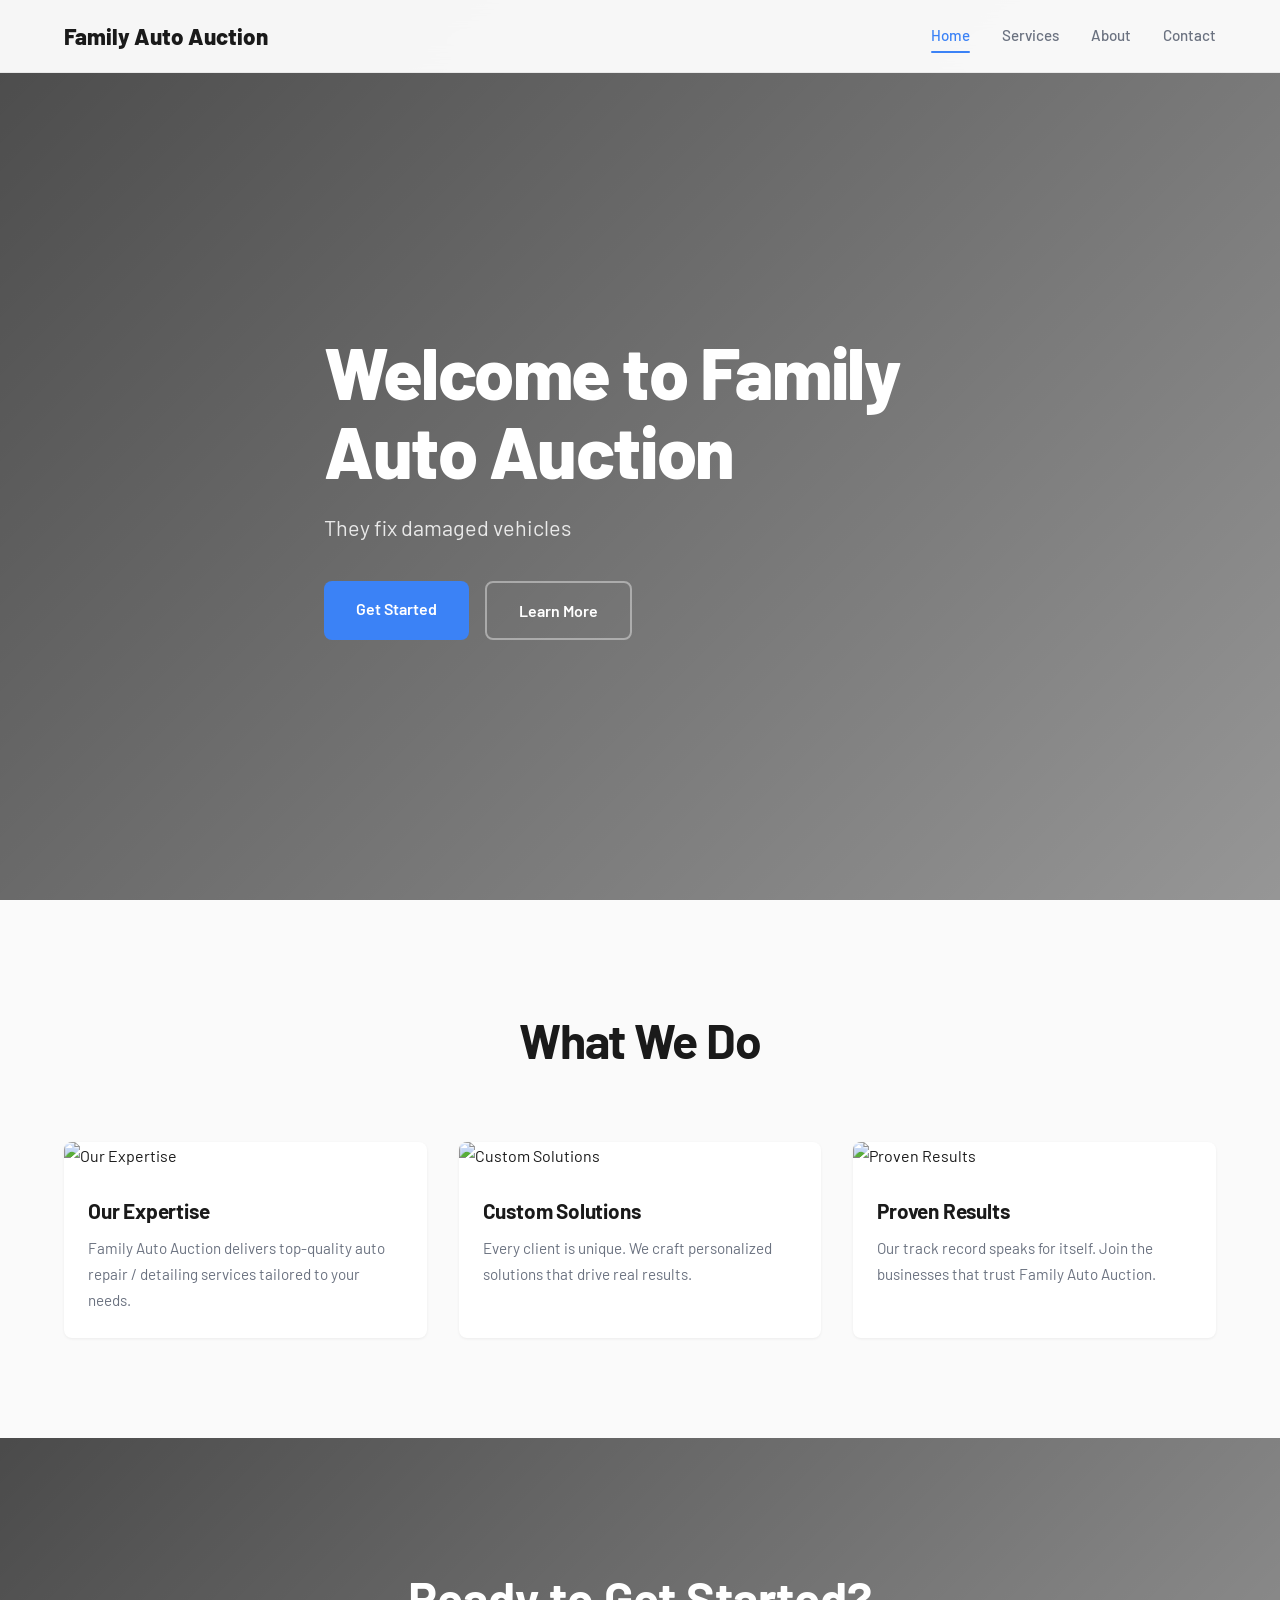
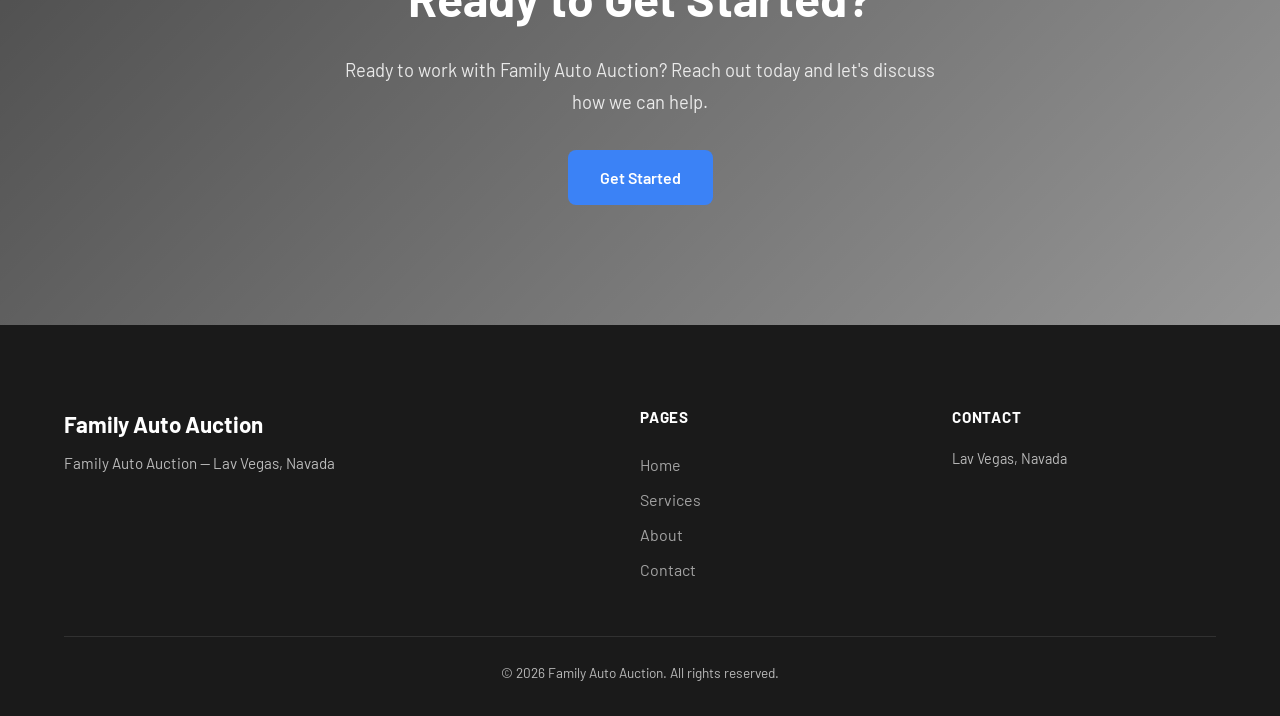
==== index.html @ 55a5dd32 "Initial site build" ====
<!DOCTYPE html>
<html lang="en">
<head>
  <meta charset="UTF-8">
  <meta name="viewport" content="width=device-width, initial-scale=1.0">
  <title>Home | Family Auto Auction</title>
  <meta name="description" content="They fix damaged vehicles">
  <meta property="og:title" content="Home | Family Auto Auction">
  <meta property="og:description" content="They fix damaged vehicles">
  <meta property="og:image" content="https://images.pexels.com/photos/8986138/pexels-photo-8986138.jpeg?auto=compress&amp;cs=tinysrgb&amp;dpr=2&amp;h=650&amp;w=940">
  <meta property="og:type" content="website">
  <meta name="twitter:card" content="summary_large_image">
  <link rel="preconnect" href="https://fonts.googleapis.com">
  <link rel="preconnect" href="https://fonts.gstatic.com" crossorigin>
  <link href="https://fonts.googleapis.com/css2?family=Barlow:wght@400;600;700;800&family=Barlow:wght@300;400;500;600&display=swap" rel="stylesheet">
  <link rel="stylesheet" href="css/styles.css">
  <script type="application/ld+json">
  {
    "@context": "https://schema.org",
    "@type": "LocalBusiness",
    "name": "Family Auto Auction",
    "description": "They fix damaged vehicles",
    "address": { "@type": "PostalAddress", "addressLocality": "Lav Vegas, Navada" }
  }
  </script>
</head>
<body>

  <nav class="navbar" id="navbar">
    <div class="container nav-container">
      <a href="index.html" class="logo">Family Auto Auction</a>
      <button class="hamburger" id="hamburger" aria-label="Toggle menu">
        <span></span><span></span><span></span>
      </button>
      <div class="nav-links" id="nav-links">
        <a href="index.html" class="active">Home</a>
          <a href="services.html" class="">Services</a>
          <a href="about.html" class="">About</a>
          <a href="contact.html" class="">Contact</a>
      </div>
    </div>
  </nav>

  <section class="hero" style="background-image: url('https://images.pexels.com/photos/8986138/pexels-photo-8986138.jpeg?auto=compress&amp;cs=tinysrgb&amp;dpr=2&amp;h=650&amp;w=940')">
    <div class="hero-overlay"></div>
    <div class="container hero-content">
      <h1 class="hero-title fade-in">Welcome to Family Auto Auction</h1>
      <p class="hero-subtitle fade-in">They fix damaged vehicles</p>
      <div class="hero-ctas fade-in">
        <a href="contact.html" class="btn btn-primary">Get Started</a>
        <a href="services.html" class="btn btn-secondary">Learn More</a>
      </div>
    </div>
  </section>

  <section class="section services-preview">
    <div class="container">
      <h2 class="section-title fade-in">What We Do</h2>
      <div class="services-grid">
          <div class="service-card fade-in">
            <img src="https://images.pexels.com/photos/33814734/pexels-photo-33814734.jpeg?auto=compress&amp;cs=tinysrgb&amp;h=350" alt="Our Expertise" class="service-card-img" loading="lazy">
            <h3>Our Expertise</h3>
            <p>Family Auto Auction delivers top-quality auto repair / detailing services tailored to your needs.</p>
          </div>
          <div class="service-card fade-in">
            <img src="https://images.pexels.com/photos/474/black-and-white-car-vehicle-vintage.jpg?auto=compress&amp;cs=tinysrgb&amp;h=350" alt="Custom Solutions" class="service-card-img" loading="lazy">
            <h3>Custom Solutions</h3>
            <p>Every client is unique. We craft personalized solutions that drive real results.</p>
          </div>
          <div class="service-card fade-in">
            <img src="https://images.pexels.com/photos/17029940/pexels-photo-17029940.jpeg?auto=compress&amp;cs=tinysrgb&amp;h=350" alt="Proven Results" class="service-card-img" loading="lazy">
            <h3>Proven Results</h3>
            <p>Our track record speaks for itself. Join the businesses that trust Family Auto Auction.</p>
          </div>
      </div>
    </div>
  </section>


  <section class="section cta-section" style="background-image: url('https://images.pexels.com/photos/15319721/pexels-photo-15319721.jpeg?auto=compress&amp;cs=tinysrgb&amp;h=650&amp;w=940')">
    <div class="hero-overlay"></div>
    <div class="container cta-content">
      <h2 class="fade-in">Ready to Get Started?</h2>
      <p class="fade-in">Ready to work with Family Auto Auction? Reach out today and let's discuss how we can help.</p>
      <a href="contact.html" class="btn btn-primary fade-in">Get Started</a>
    </div>
  </section>


  <footer class="footer">
    <div class="container">
      <div class="footer-grid">
        <div class="footer-brand">
          <h3 class="footer-logo">Family Auto Auction</h3>
          <p class="footer-tagline">Family Auto Auction — Lav Vegas, Navada</p>
        </div>
        <div class="footer-links">
          <h4>Pages</h4>
          <a href="index.html">Home</a>
          <a href="services.html">Services</a>
          <a href="about.html">About</a>
          <a href="contact.html">Contact</a>
        </div>
        <div class="footer-contact">
          <h4>Contact</h4>
          <p>Lav Vegas, Navada</p>
          
        </div>
      </div>
      <div class="footer-bottom">
        <p>&copy; 2026 Family Auto Auction. All rights reserved.</p>
      </div>
    </div>
  </footer>
  <script src="js/main.js"></script>
</body>
</html>
---- css/styles.css ----
*, *::before, *::after { box-sizing: border-box; margin: 0; padding: 0; }

:root {
  --primary: #3B82F6;
  --secondary: #e0aa52;
  --accent: #d3e830;
  --bg: #FAFAFA;
  --surface: #FFFFFF;
  --text: #1A1A1A;
  --text-muted: #6B7280;
  --radius: 8px;
  --font-display: 'Barlow', sans-serif;
  --font-body: 'Barlow', sans-serif;
}

html { scroll-behavior: smooth; }

body {
  font-family: var(--font-body);
  color: var(--text);
  background: var(--bg);
  line-height: 1.7;
  -webkit-font-smoothing: antialiased;
}

.container { max-width: 1200px; margin: 0 auto; padding: 0 24px; }

/* NAV */
.navbar {
  position: fixed; top: 0; left: 0; right: 0; z-index: 1000;
  background: rgba(255,255,255,0.95); backdrop-filter: blur(12px);
  border-bottom: 1px solid rgba(0,0,0,0.06);
  transition: box-shadow 0.3s;
}
.navbar.scrolled { box-shadow: 0 2px 20px rgba(0,0,0,0.08); }
.nav-container { display: flex; align-items: center; justify-content: space-between; height: 72px; }
.logo {
  font-family: var(--font-display); font-weight: 800; font-size: 1.4rem;
  color: var(--text); text-decoration: none;
}
.nav-links { display: flex; gap: 32px; }
.nav-links a {
  font-family: var(--font-body); font-weight: 500; font-size: 0.95rem;
  color: var(--text-muted); text-decoration: none; transition: color 0.2s;
  position: relative;
}
.nav-links a:hover, .nav-links a.active { color: var(--primary); }
.nav-links a.active::after {
  content: ''; position: absolute; bottom: -4px; left: 0; right: 0;
  height: 2px; background: var(--primary); border-radius: 1px;
}
.hamburger {
  display: none; flex-direction: column; gap: 5px; background: none;
  border: none; cursor: pointer; padding: 4px;
}
.hamburger span { display: block; width: 24px; height: 2px; background: var(--text); transition: 0.3s; border-radius: 1px; }
.hamburger.active span:nth-child(1) { transform: rotate(45deg) translate(5px, 5px); }
.hamburger.active span:nth-child(2) { opacity: 0; }
.hamburger.active span:nth-child(3) { transform: rotate(-45deg) translate(5px, -5px); }

/* HERO */
.hero {
  min-height: 100vh; display: flex; align-items: center;
  background-size: cover; background-position: center; position: relative;
}
.hero-overlay {
  position: absolute; inset: 0;
  background: linear-gradient(135deg, rgba(0,0,0,0.7) 0%, rgba(0,0,0,0.4) 100%);
}
.hero-content { position: relative; z-index: 1; max-width: 680px; padding-top: 72px; }
.hero-title {
  font-family: var(--font-display); font-size: clamp(2.5rem, 6vw, 4.5rem);
  font-weight: 800; color: #fff; line-height: 1.1; margin-bottom: 20px;
  letter-spacing: -0.02em;
}
.hero-subtitle { font-size: clamp(1.1rem, 2vw, 1.35rem); color: rgba(255,255,255,0.85); margin-bottom: 36px; line-height: 1.6; }
.hero-ctas { display: flex; gap: 16px; flex-wrap: wrap; }

/* BUTTONS */
.btn {
  display: inline-block; padding: 14px 32px; border-radius: var(--radius);
  font-family: var(--font-body); font-weight: 600; font-size: 1rem;
  text-decoration: none; transition: all 0.25s; cursor: pointer; border: none;
}
.btn-primary { background: var(--primary); color: #fff; }
.btn-primary:hover { filter: brightness(1.1); transform: translateY(-2px); box-shadow: 0 8px 25px rgba(0,0,0,0.15); }
.btn-secondary { background: transparent; color: #fff; border: 2px solid rgba(255,255,255,0.4); }
.btn-secondary:hover { border-color: #fff; background: rgba(255,255,255,0.1); }

/* SECTIONS */
.section { padding: 100px 0; }
.section-alt { background: var(--bg); }
.section-title {
  font-family: var(--font-display); font-size: clamp(2rem, 4vw, 3rem);
  font-weight: 700; text-align: center; margin-bottom: 60px;
  letter-spacing: -0.02em;
}
.page-hero {
  padding: 140px 0 60px; background: var(--surface);
  border-bottom: 1px solid rgba(0,0,0,0.06);
}
.page-hero h1 {
  font-family: var(--font-display); font-size: clamp(2.5rem, 5vw, 3.5rem);
  font-weight: 800; letter-spacing: -0.02em;
}
.page-hero p { color: var(--text-muted); font-size: 1.2rem; margin-top: 12px; }

/* SERVICES */
.services-grid { display: grid; grid-template-columns: repeat(auto-fit, minmax(320px, 1fr)); gap: 32px; }
.service-card {
  background: var(--surface); border-radius: var(--radius); overflow: hidden;
  box-shadow: 0 1px 3px rgba(0,0,0,0.06); transition: transform 0.3s, box-shadow 0.3s;
}
.service-card:hover { transform: translateY(-6px); box-shadow: 0 12px 40px rgba(0,0,0,0.1); }
.service-card-img { width: 100%; height: 220px; object-fit: cover; }
.service-card h3 {
  font-family: var(--font-display); font-size: 1.3rem; font-weight: 700;
  padding: 24px 24px 8px; letter-spacing: -0.01em;
}
.service-card p { padding: 0 24px 24px; color: var(--text-muted); font-size: 0.95rem; }

.services-detail-list { display: flex; flex-direction: column; gap: 80px; }
.service-detail {
  display: grid; grid-template-columns: 1fr 1fr; gap: 48px; align-items: center;
}
.service-detail:nth-child(even) { direction: rtl; }
.service-detail:nth-child(even) > * { direction: ltr; }
.service-detail-img { width: 100%; border-radius: var(--radius); object-fit: cover; aspect-ratio: 4/3; }
.service-detail-content h2 {
  font-family: var(--font-display); font-size: 2rem; font-weight: 700;
  margin-bottom: 16px; letter-spacing: -0.02em;
}
.service-detail-content p { color: var(--text-muted); margin-bottom: 24px; line-height: 1.7; }

/* TESTIMONIALS */
.testimonials-section { background: var(--surface); }
.testimonials-grid { display: grid; grid-template-columns: repeat(auto-fit, minmax(300px, 1fr)); gap: 32px; }
.testimonial-card {
  padding: 32px; background: var(--bg); border-radius: var(--radius);
  border: 1px solid rgba(0,0,0,0.06);
}
.stars { color: var(--accent); font-size: 1.2rem; margin-bottom: 16px; }
.testimonial-text { font-style: italic; color: var(--text); line-height: 1.7; margin-bottom: 16px; }
.testimonial-author { font-weight: 600; color: var(--text-muted); font-size: 0.9rem; }

/* CTA SECTION */
.cta-section {
  position: relative; background-size: cover; background-position: center;
  text-align: center; padding: 120px 0;
}
.cta-content { position: relative; z-index: 1; }
.cta-content h2 {
  font-family: var(--font-display); color: #fff;
  font-size: clamp(2rem, 4vw, 3rem); font-weight: 700; margin-bottom: 16px;
}
.cta-content p { color: rgba(255,255,255,0.85); font-size: 1.15rem; margin-bottom: 32px; max-width: 600px; margin-inline: auto; }

/* ABOUT */
.about-grid { display: grid; grid-template-columns: 1fr 1fr; gap: 64px; align-items: center; }
.about-grid-reverse { direction: rtl; }
.about-grid-reverse > * { direction: ltr; }
.about-text h2 {
  font-family: var(--font-display); font-size: 2.2rem; font-weight: 700;
  margin-bottom: 20px; letter-spacing: -0.02em;
}
.about-text p { color: var(--text-muted); line-height: 1.8; }
.about-image img { width: 100%; border-radius: var(--radius); object-fit: cover; aspect-ratio: 4/3; }

/* CONTACT */
.contact-grid { display: grid; grid-template-columns: 1.2fr 0.8fr; gap: 64px; }
.contact-form { display: flex; flex-direction: column; gap: 20px; }
.form-group { display: flex; flex-direction: column; gap: 6px; }
.form-group label { font-weight: 500; font-size: 0.9rem; color: var(--text); }
.form-group input, .form-group textarea {
  padding: 12px 16px; border: 1px solid rgba(0,0,0,0.12); border-radius: var(--radius);
  font-family: var(--font-body); font-size: 1rem; transition: border-color 0.2s;
  background: var(--surface);
}
.form-group input:focus, .form-group textarea:focus {
  outline: none; border-color: var(--primary); box-shadow: 0 0 0 3px rgba(13,148,136,0.1);
}
.contact-info h3 {
  font-family: var(--font-display); font-size: 1.5rem; font-weight: 700; margin-bottom: 24px;
}
.info-item { margin-bottom: 20px; }
.info-item strong { display: block; font-size: 0.85rem; text-transform: uppercase; letter-spacing: 0.05em; color: var(--primary); margin-bottom: 4px; }
.info-item p { color: var(--text-muted); }

/* FOOTER */
.footer { background: var(--text); color: rgba(255,255,255,0.7); padding: 80px 0 32px; }
.footer-grid { display: grid; grid-template-columns: 2fr 1fr 1fr; gap: 48px; margin-bottom: 48px; }
.footer-logo { font-family: var(--font-display); color: #fff; font-size: 1.4rem; margin-bottom: 8px; }
.footer-tagline { font-size: 0.95rem; }
.footer-links h4, .footer-contact h4 {
  color: #fff; font-family: var(--font-display); font-size: 0.95rem;
  text-transform: uppercase; letter-spacing: 0.05em; margin-bottom: 16px;
}
.footer-links a { display: block; color: rgba(255,255,255,0.6); text-decoration: none; padding: 4px 0; transition: color 0.2s; }
.footer-links a:hover { color: #fff; }
.footer-contact p { font-size: 0.9rem; margin-bottom: 4px; }
.footer-bottom {
  border-top: 1px solid rgba(255,255,255,0.1); padding-top: 24px; text-align: center; font-size: 0.85rem;
}

/* ANIMATIONS */
.fade-in { opacity: 0; transform: translateY(24px); transition: opacity 0.6s ease, transform 0.6s ease; }
.fade-in.visible { opacity: 1; transform: translateY(0); }

/* RESPONSIVE */
@media (max-width: 768px) {
  .hamburger { display: flex; }
  .nav-links {
    position: fixed; top: 72px; left: 0; right: 0; background: var(--surface);
    flex-direction: column; padding: 24px; gap: 16px;
    transform: translateY(-100%); opacity: 0; transition: 0.3s; pointer-events: none;
    box-shadow: 0 4px 20px rgba(0,0,0,0.1);
  }
  .nav-links.open { transform: translateY(0); opacity: 1; pointer-events: all; }
  .hero-content { padding: 0 8px; padding-top: 72px; }
  .services-grid { grid-template-columns: 1fr; }
  .service-detail { grid-template-columns: 1fr; }
  .service-detail:nth-child(even) { direction: ltr; }
  .about-grid, .about-grid-reverse { grid-template-columns: 1fr; direction: ltr; }
  .contact-grid { grid-template-columns: 1fr; }
  .footer-grid { grid-template-columns: 1fr; }
  .testimonials-grid { grid-template-columns: 1fr; }
}
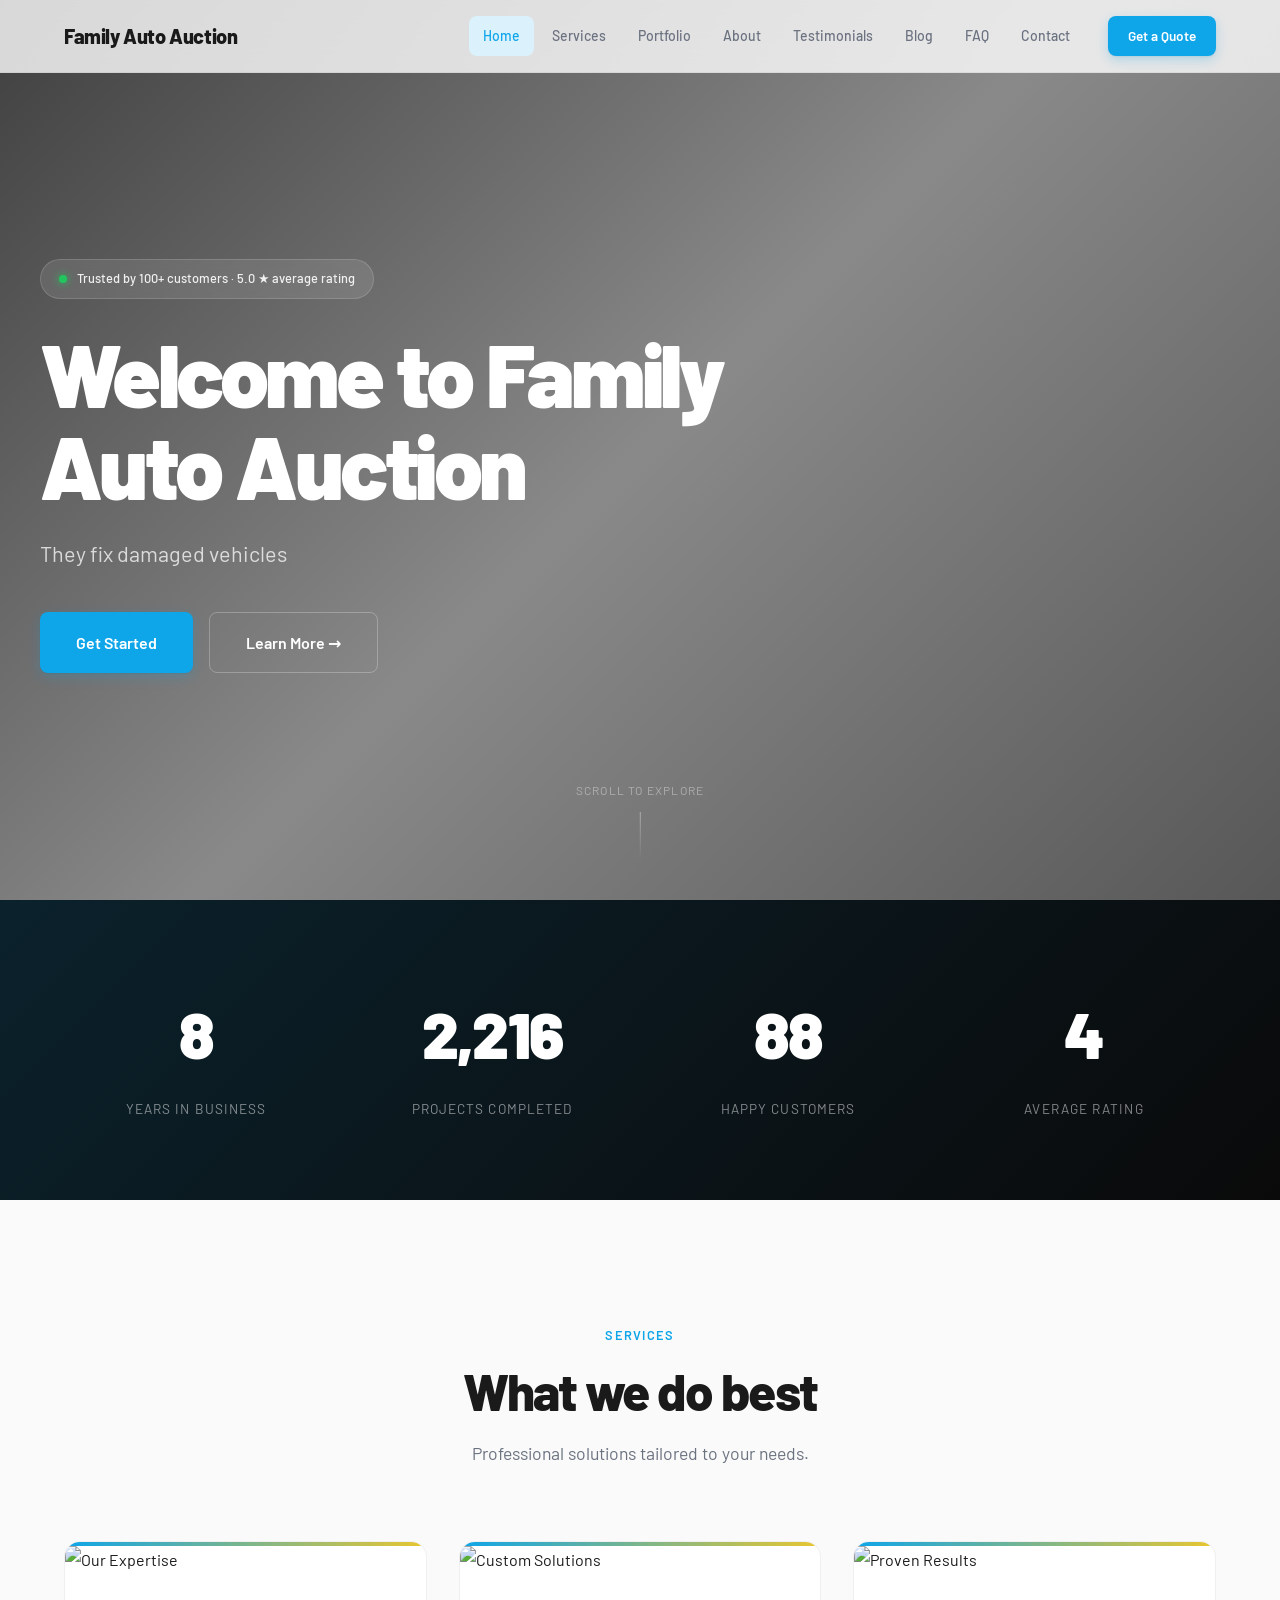
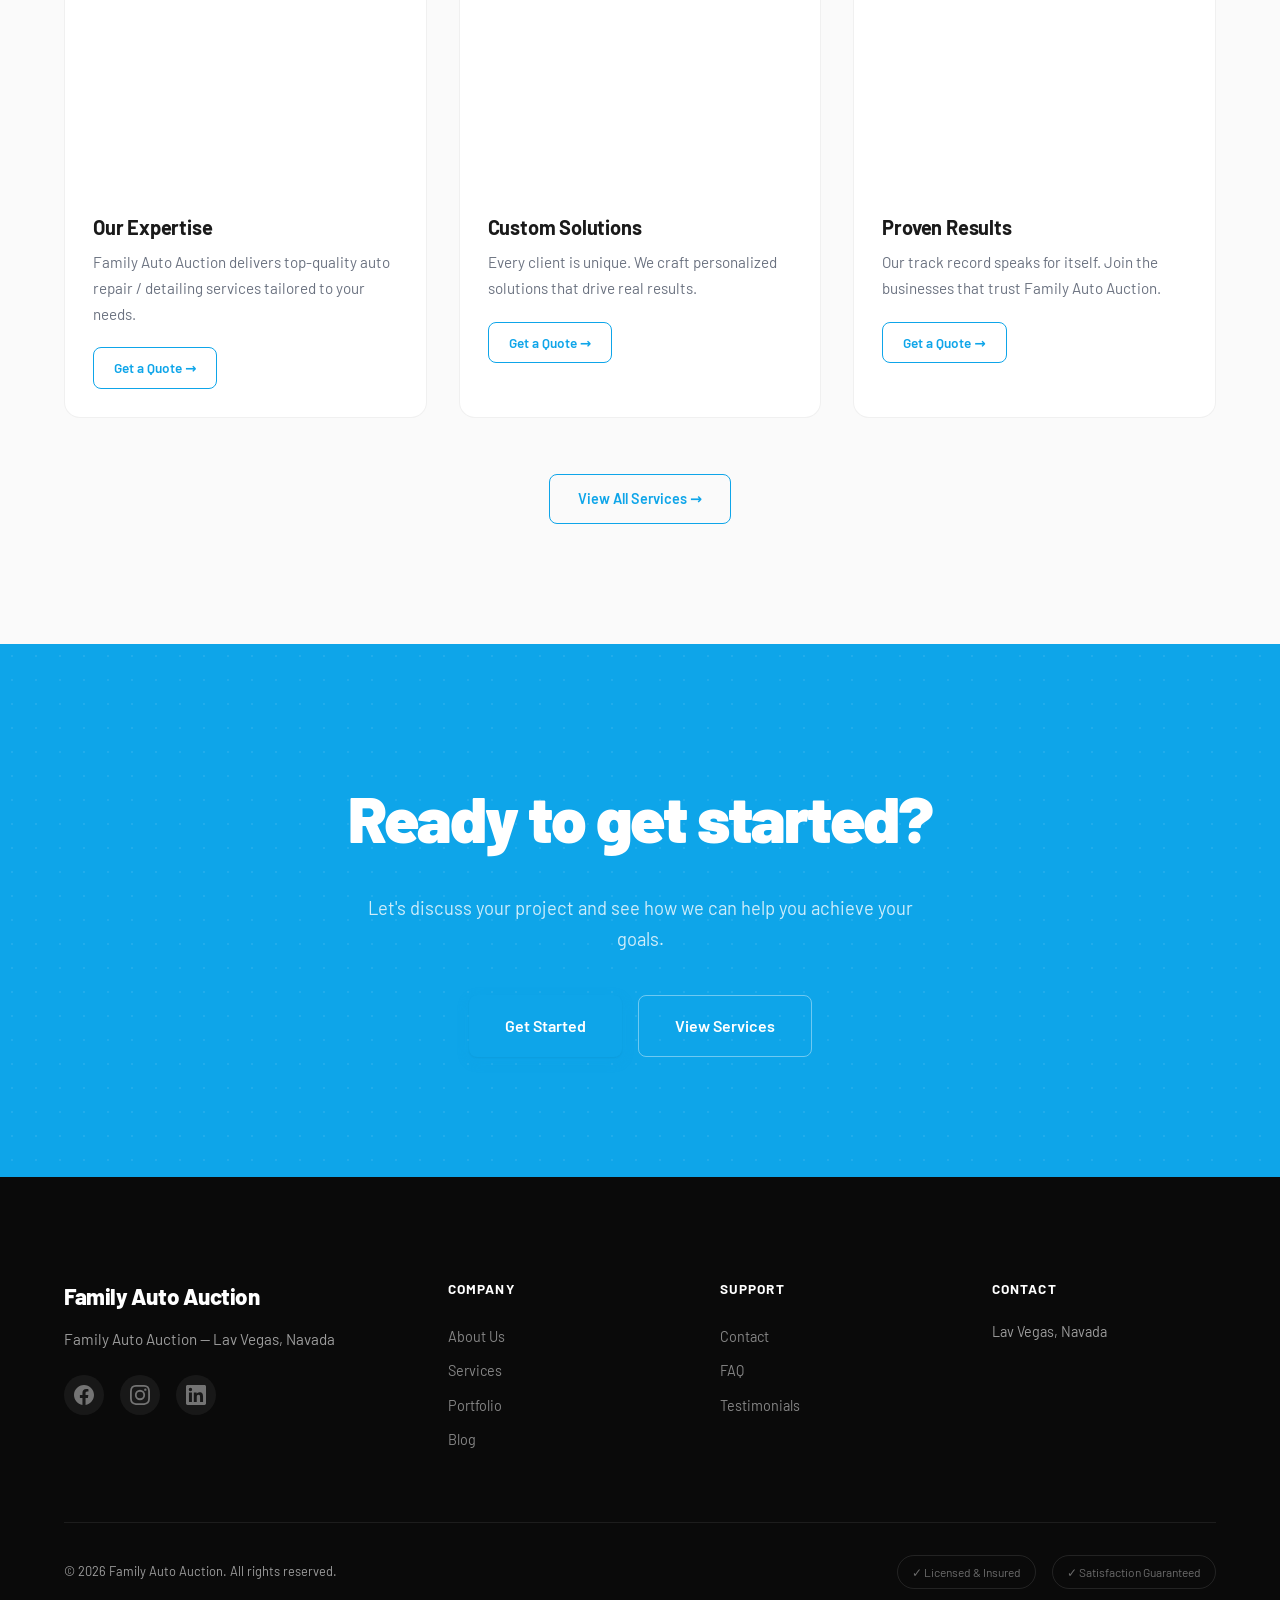
==== commit 288d0334: "Initial site build" ====
--- a/index.html
+++ b/index.html
@@ -12,7 +12,7 @@
   <meta name="twitter:card" content="summary_large_image">
   <link rel="preconnect" href="https://fonts.googleapis.com">
   <link rel="preconnect" href="https://fonts.gstatic.com" crossorigin>
-  <link href="https://fonts.googleapis.com/css2?family=Barlow:wght@400;600;700;800&family=Barlow:wght@300;400;500;600&display=swap" rel="stylesheet">
+  <link href="https://fonts.googleapis.com/css2?family=Barlow:wght@400;500;600;700;800;900&family=Barlow:wght@300;400;500;600&display=swap" rel="stylesheet">
   <link rel="stylesheet" href="css/styles.css">
   <script type="application/ld+json">
   {
@@ -26,89 +26,168 @@
 </head>
 <body>
 
-  <nav class="navbar" id="navbar">
-    <div class="container nav-container">
-      <a href="index.html" class="logo">Family Auto Auction</a>
-      <button class="hamburger" id="hamburger" aria-label="Toggle menu">
+  <nav class="nav" id="nav">
+    <div class="nav__inner">
+      <a href="index.html" class="nav__logo">Family Auto Auction</a>
+      <button class="nav__toggle" id="navToggle" aria-label="Menu">
         <span></span><span></span><span></span>
       </button>
-      <div class="nav-links" id="nav-links">
-        <a href="index.html" class="active">Home</a>
-          <a href="services.html" class="">Services</a>
-          <a href="about.html" class="">About</a>
-          <a href="contact.html" class="">Contact</a>
+      <div class="nav__menu" id="navMenu">
+        <div class="nav__links">
+            <a href="index.html" class="active">Home</a>
+            <a href="services.html" class="">Services</a>
+            <a href="portfolio.html" class="">Portfolio</a>
+            <a href="about.html" class="">About</a>
+            <a href="testimonials.html" class="">Testimonials</a>
+            <a href="blog.html" class="">Blog</a>
+            <a href="faq.html" class="">FAQ</a>
+            <a href="contact.html" class="">Contact</a>
+        </div>
+        <a href="contact.html" class="btn btn--sm btn--primary nav__cta">Get a Quote</a>
       </div>
     </div>
   </nav>
 
-  <section class="hero" style="background-image: url('https://images.pexels.com/photos/8986138/pexels-photo-8986138.jpeg?auto=compress&amp;cs=tinysrgb&amp;dpr=2&amp;h=650&amp;w=940')">
-    <div class="hero-overlay"></div>
-    <div class="container hero-content">
-      <h1 class="hero-title fade-in">Welcome to Family Auto Auction</h1>
-      <p class="hero-subtitle fade-in">They fix damaged vehicles</p>
-      <div class="hero-ctas fade-in">
-        <a href="contact.html" class="btn btn-primary">Get Started</a>
-        <a href="services.html" class="btn btn-secondary">Learn More</a>
+  <section class="hero" style="--hero-bg: url('https://images.pexels.com/photos/8986138/pexels-photo-8986138.jpeg?auto=compress&amp;cs=tinysrgb&amp;dpr=2&amp;h=650&amp;w=940')">
+    <div class="hero__bg"></div>
+    <div class="hero__gradient"></div>
+    <div class="container hero__inner">
+      <div class="hero__content">
+        <div class="hero__badge reveal">
+          <span class="hero__badge-dot"></span>
+          Trusted by 100+ customers · 5.0 ★ average rating
+        </div>
+        <h1 class="hero__title reveal">Welcome to Family Auto Auction</h1>
+        <p class="hero__subtitle reveal">They fix damaged vehicles</p>
+        <div class="hero__actions reveal">
+          <a href="contact.html" class="btn btn--primary btn--lg">Get Started</a>
+          <a href="services.html" class="btn btn--ghost btn--lg">Learn More →</a>
+        </div>
+      </div>
+    </div>
+    <div class="hero__scroll">
+      <span>Scroll to explore</span>
+      <div class="hero__scroll-line"></div>
+    </div>
+  </section>
+
+
+  <section class="stats">
+    <div class="container">
+      <div class="stats__grid">
+        <div class="stats__item reveal">
+          <span class="stats__number" data-count="10">0</span>
+          <span class="stats__label">Years in Business</span>
+        </div>
+        <div class="stats__item reveal">
+          <span class="stats__number" data-count="2500">0</span>
+          <span class="stats__label">Projects Completed</span>
+        </div>
+        <div class="stats__item reveal">
+          <span class="stats__number" data-count="100">0</span>
+          <span class="stats__label">Happy Customers</span>
+        </div>
+        <div class="stats__item reveal">
+          <span class="stats__number" data-count="5.0">0</span>
+          <span class="stats__label">Average Rating</span>
+        </div>
       </div>
     </div>
   </section>
 
-  <section class="section services-preview">
+  <section class="section">
     <div class="container">
-      <h2 class="section-title fade-in">What We Do</h2>
-      <div class="services-grid">
-          <div class="service-card fade-in">
-            <img src="https://images.pexels.com/photos/33814734/pexels-photo-33814734.jpeg?auto=compress&amp;cs=tinysrgb&amp;h=350" alt="Our Expertise" class="service-card-img" loading="lazy">
-            <h3>Our Expertise</h3>
-            <p>Family Auto Auction delivers top-quality auto repair / detailing services tailored to your needs.</p>
-          </div>
-          <div class="service-card fade-in">
-            <img src="https://images.pexels.com/photos/474/black-and-white-car-vehicle-vintage.jpg?auto=compress&amp;cs=tinysrgb&amp;h=350" alt="Custom Solutions" class="service-card-img" loading="lazy">
-            <h3>Custom Solutions</h3>
-            <p>Every client is unique. We craft personalized solutions that drive real results.</p>
-          </div>
-          <div class="service-card fade-in">
-            <img src="https://images.pexels.com/photos/17029940/pexels-photo-17029940.jpeg?auto=compress&amp;cs=tinysrgb&amp;h=350" alt="Proven Results" class="service-card-img" loading="lazy">
-            <h3>Proven Results</h3>
-            <p>Our track record speaks for itself. Join the businesses that trust Family Auto Auction.</p>
-          </div>
+      <div class="section__header">
+        <span class="section__badge reveal">Services</span>
+        <h2 class="section__title reveal">What we do best</h2>
+        <p class="section__subtitle reveal">Professional solutions tailored to your needs.</p>
       </div>
+      <div class="grid grid--3">
+            <div class="card card--service reveal">
+              <div class="card__accent"></div>
+              <img src="https://images.pexels.com/photos/33814734/pexels-photo-33814734.jpeg?auto=compress&amp;cs=tinysrgb&amp;h=350" alt="Our Expertise" class="card__img" loading="lazy">
+              <div class="card__body">
+                <h3 class="card__title">Our Expertise</h3>
+                <p class="card__text">Family Auto Auction delivers top-quality auto repair / detailing services tailored to your needs.</p>
+                <a href="contact.html" class="btn btn--sm btn--outline">Get a Quote →</a>
+              </div>
+            </div>
+            <div class="card card--service reveal">
+              <div class="card__accent"></div>
+              <img src="https://images.pexels.com/photos/474/black-and-white-car-vehicle-vintage.jpg?auto=compress&amp;cs=tinysrgb&amp;h=350" alt="Custom Solutions" class="card__img" loading="lazy">
+              <div class="card__body">
+                <h3 class="card__title">Custom Solutions</h3>
+                <p class="card__text">Every client is unique. We craft personalized solutions that drive real results.</p>
+                <a href="contact.html" class="btn btn--sm btn--outline">Get a Quote →</a>
+              </div>
+            </div>
+            <div class="card card--service reveal">
+              <div class="card__accent"></div>
+              <img src="https://images.pexels.com/photos/17029940/pexels-photo-17029940.jpeg?auto=compress&amp;cs=tinysrgb&amp;h=350" alt="Proven Results" class="card__img" loading="lazy">
+              <div class="card__body">
+                <h3 class="card__title">Proven Results</h3>
+                <p class="card__text">Our track record speaks for itself. Join the businesses that trust Family Auto Auction.</p>
+                <a href="contact.html" class="btn btn--sm btn--outline">Get a Quote →</a>
+              </div>
+            </div>
+      </div>
+      <div class="section__cta reveal"><a href="services.html" class="btn btn--outline">View All Services →</a></div>
     </div>
   </section>
 
 
-  <section class="section cta-section" style="background-image: url('https://images.pexels.com/photos/15319721/pexels-photo-15319721.jpeg?auto=compress&amp;cs=tinysrgb&amp;h=650&amp;w=940')">
-    <div class="hero-overlay"></div>
-    <div class="container cta-content">
-      <h2 class="fade-in">Ready to Get Started?</h2>
-      <p class="fade-in">Ready to work with Family Auto Auction? Reach out today and let's discuss how we can help.</p>
-      <a href="contact.html" class="btn btn-primary fade-in">Get Started</a>
+
+
+  <section class="cta-block">
+    <div class="cta-block__pattern"></div>
+    <div class="container cta-block__inner">
+      <h2 class="cta-block__title reveal">Ready to get started?</h2>
+      <p class="cta-block__text reveal">Let's discuss your project and see how we can help you achieve your goals.</p>
+      <div class="cta-block__buttons reveal">
+        <a href="contact.html" class="btn btn--primary btn--lg">Get Started</a>
+        <a href="services.html" class="btn btn--outline-white btn--lg">View Services</a>
+      </div>
     </div>
   </section>
 
 
   <footer class="footer">
     <div class="container">
-      <div class="footer-grid">
-        <div class="footer-brand">
-          <h3 class="footer-logo">Family Auto Auction</h3>
-          <p class="footer-tagline">Family Auto Auction — Lav Vegas, Navada</p>
+      <div class="footer__top">
+        <div class="footer__brand">
+          <a href="index.html" class="footer__logo">Family Auto Auction</a>
+          <p class="footer__tagline">Family Auto Auction — Lav Vegas, Navada</p>
+          <div class="footer__social">
+            <a href="#" aria-label="Facebook"><svg width="20" height="20" fill="currentColor" viewBox="0 0 24 24"><path d="M24 12.073c0-6.627-5.373-12-12-12s-12 5.373-12 12c0 5.99 4.388 10.954 10.125 11.854v-8.385H7.078v-3.47h3.047V9.43c0-3.007 1.792-4.669 4.533-4.669 1.312 0 2.686.235 2.686.235v2.953H15.83c-1.491 0-1.956.925-1.956 1.874v2.25h3.328l-.532 3.47h-2.796v8.385C19.612 23.027 24 18.062 24 12.073z"/></svg></a>
+            <a href="#" aria-label="Instagram"><svg width="20" height="20" fill="currentColor" viewBox="0 0 24 24"><path d="M12 2.163c3.204 0 3.584.012 4.85.07 3.252.148 4.771 1.691 4.919 4.919.058 1.265.069 1.645.069 4.849 0 3.205-.012 3.584-.069 4.849-.149 3.225-1.664 4.771-4.919 4.919-1.266.058-1.644.07-4.85.07-3.204 0-3.584-.012-4.849-.07-3.26-.149-4.771-1.699-4.919-4.92-.058-1.265-.07-1.644-.07-4.849 0-3.204.013-3.583.07-4.849.149-3.227 1.664-4.771 4.919-4.919 1.266-.057 1.645-.069 4.849-.069zM12 0C8.741 0 8.333.014 7.053.072 2.695.272.273 2.69.073 7.052.014 8.333 0 8.741 0 12c0 3.259.014 3.668.072 4.948.2 4.358 2.618 6.78 6.98 6.98C8.333 23.986 8.741 24 12 24c3.259 0 3.668-.014 4.948-.072 4.354-.2 6.782-2.618 6.979-6.98.059-1.28.073-1.689.073-4.948 0-3.259-.014-3.667-.072-4.947-.196-4.354-2.617-6.78-6.979-6.98C15.668.014 15.259 0 12 0zm0 5.838a6.162 6.162 0 100 12.324 6.162 6.162 0 000-12.324zM12 16a4 4 0 110-8 4 4 0 010 8zm6.406-11.845a1.44 1.44 0 100 2.881 1.44 1.44 0 000-2.881z"/></svg></a>
+            <a href="#" aria-label="LinkedIn"><svg width="20" height="20" fill="currentColor" viewBox="0 0 24 24"><path d="M20.447 20.452h-3.554v-5.569c0-1.328-.027-3.037-1.852-3.037-1.853 0-2.136 1.445-2.136 2.939v5.667H9.351V9h3.414v1.561h.046c.477-.9 1.637-1.85 3.37-1.85 3.601 0 4.267 2.37 4.267 5.455v6.286zM5.337 7.433a2.062 2.062 0 01-2.063-2.065 2.064 2.064 0 112.063 2.065zm1.782 13.019H3.555V9h3.564v11.452zM22.225 0H1.771C.792 0 0 .774 0 1.729v20.542C0 23.227.792 24 1.771 24h20.451C23.2 24 24 23.227 24 22.271V1.729C24 .774 23.2 0 22.222 0h.003z"/></svg></a>
+          </div>
         </div>
-        <div class="footer-links">
-          <h4>Pages</h4>
-          <a href="index.html">Home</a>
+        <div class="footer__col">
+          <h4>Company</h4>
+          <a href="about.html">About Us</a>
           <a href="services.html">Services</a>
-          <a href="about.html">About</a>
+          <a href="portfolio.html">Portfolio</a>
+          <a href="blog.html">Blog</a>
+        </div>
+        <div class="footer__col">
+          <h4>Support</h4>
           <a href="contact.html">Contact</a>
+          <a href="faq.html">FAQ</a>
+          <a href="testimonials.html">Testimonials</a>
         </div>
-        <div class="footer-contact">
+        <div class="footer__col">
           <h4>Contact</h4>
           <p>Lav Vegas, Navada</p>
           
         </div>
       </div>
-      <div class="footer-bottom">
+      <div class="footer__bottom">
         <p>&copy; 2026 Family Auto Auction. All rights reserved.</p>
+        <div class="footer__badges">
+          <span class="badge">✓ Licensed & Insured</span>
+          <span class="badge">✓ Satisfaction Guaranteed</span>
+        </div>
       </div>
     </div>
   </footer>
--- a/css/styles.css
+++ b/css/styles.css
@@ -1,227 +1,463 @@
 *, *::before, *::after { box-sizing: border-box; margin: 0; padding: 0; }
 
 :root {
-  --primary: #3B82F6;
-  --secondary: #e0aa52;
-  --accent: #d3e830;
+  --primary: #0EA5E9;
+  --primary-dark: color-mix(in srgb, #0EA5E9 80%, #000);
+  --primary-light: color-mix(in srgb, #0EA5E9 15%, #fff);
+  --secondary: #df7849;
+  --accent: #e8c630;
   --bg: #FAFAFA;
   --surface: #FFFFFF;
+  --dark: #0a0a0a;
+  --dark-surface: #141414;
   --text: #1A1A1A;
   --text-muted: #6B7280;
+  --text-light: #9ca3af;
   --radius: 8px;
-  --font-display: 'Barlow', sans-serif;
-  --font-body: 'Barlow', sans-serif;
+  --radius-lg: calc(8px * 2);
+  --radius-xl: calc(8px * 3);
+  --font-display: 'Barlow', system-ui, sans-serif;
+  --font-body: 'Barlow', system-ui, sans-serif;
+  --shadow-sm: 0 1px 2px rgba(0,0,0,0.04);
+  --shadow-md: 0 4px 16px rgba(0,0,0,0.06);
+  --shadow-lg: 0 12px 40px rgba(0,0,0,0.08);
+  --shadow-xl: 0 24px 64px rgba(0,0,0,0.12);
+  --transition: 0.3s cubic-bezier(0.4, 0, 0.2, 1);
 }
 
 html { scroll-behavior: smooth; }
 
 body {
-  font-family: var(--font-body);
-  color: var(--text);
-  background: var(--bg);
-  line-height: 1.7;
-  -webkit-font-smoothing: antialiased;
+  font-family: var(--font-body); color: var(--text); background: var(--bg);
+  line-height: 1.7; -webkit-font-smoothing: antialiased; -moz-osx-font-smoothing: grayscale;
+  overflow-x: hidden;
 }
 
 .container { max-width: 1200px; margin: 0 auto; padding: 0 24px; }
-
-/* NAV */
-.navbar {
+.container--sm { max-width: 800px; }
+
+/* ========== NAV ========== */
+.nav {
   position: fixed; top: 0; left: 0; right: 0; z-index: 1000;
-  background: rgba(255,255,255,0.95); backdrop-filter: blur(12px);
-  border-bottom: 1px solid rgba(0,0,0,0.06);
-  transition: box-shadow 0.3s;
-}
-.navbar.scrolled { box-shadow: 0 2px 20px rgba(0,0,0,0.08); }
-.nav-container { display: flex; align-items: center; justify-content: space-between; height: 72px; }
-.logo {
-  font-family: var(--font-display); font-weight: 800; font-size: 1.4rem;
-  color: var(--text); text-decoration: none;
-}
-.nav-links { display: flex; gap: 32px; }
-.nav-links a {
-  font-family: var(--font-body); font-weight: 500; font-size: 0.95rem;
-  color: var(--text-muted); text-decoration: none; transition: color 0.2s;
-  position: relative;
-}
-.nav-links a:hover, .nav-links a.active { color: var(--primary); }
-.nav-links a.active::after {
-  content: ''; position: absolute; bottom: -4px; left: 0; right: 0;
-  height: 2px; background: var(--primary); border-radius: 1px;
-}
-.hamburger {
-  display: none; flex-direction: column; gap: 5px; background: none;
-  border: none; cursor: pointer; padding: 4px;
-}
-.hamburger span { display: block; width: 24px; height: 2px; background: var(--text); transition: 0.3s; border-radius: 1px; }
-.hamburger.active span:nth-child(1) { transform: rotate(45deg) translate(5px, 5px); }
-.hamburger.active span:nth-child(2) { opacity: 0; }
-.hamburger.active span:nth-child(3) { transform: rotate(-45deg) translate(5px, -5px); }
-
-/* HERO */
+  background: rgba(255,255,255,0.8); backdrop-filter: blur(20px) saturate(180%);
+  -webkit-backdrop-filter: blur(20px) saturate(180%);
+  border-bottom: 1px solid rgba(0,0,0,0.05); transition: var(--transition);
+}
+.nav.scrolled { box-shadow: 0 1px 12px rgba(0,0,0,0.06); }
+.nav__inner {
+  max-width: 1200px; margin: 0 auto; padding: 0 24px;
+  display: flex; align-items: center; justify-content: space-between; height: 72px;
+}
+.nav__logo {
+  font-family: var(--font-display); font-weight: 800; font-size: 1.25rem;
+  color: var(--text); text-decoration: none; letter-spacing: -0.02em;
+}
+.nav__menu { display: flex; align-items: center; gap: 8px; }
+.nav__links { display: flex; gap: 4px; }
+.nav__links a {
+  font-family: var(--font-body); font-weight: 500; font-size: 0.875rem;
+  color: var(--text-muted); text-decoration: none; padding: 8px 14px;
+  border-radius: var(--radius); transition: var(--transition);
+}
+.nav__links a:hover { color: var(--text); background: rgba(0,0,0,0.04); }
+.nav__links a.active { color: var(--primary); background: var(--primary-light); }
+.nav__cta { margin-left: 16px; }
+.nav__toggle {
+  display: none; flex-direction: column; gap: 5px;
+  background: none; border: none; cursor: pointer; padding: 8px; z-index: 1001;
+}
+.nav__toggle span {
+  display: block; width: 22px; height: 2px; background: var(--text);
+  transition: var(--transition); border-radius: 2px;
+}
+.nav__toggle.active span:nth-child(1) { transform: rotate(45deg) translate(5px, 5px); }
+.nav__toggle.active span:nth-child(2) { opacity: 0; }
+.nav__toggle.active span:nth-child(3) { transform: rotate(-45deg) translate(5px, -5px); }
+
+/* ========== HERO ========== */
 .hero {
   min-height: 100vh; display: flex; align-items: center;
-  background-size: cover; background-position: center; position: relative;
-}
-.hero-overlay {
+  position: relative; overflow: hidden; padding-top: 72px;
+}
+.hero__bg {
   position: absolute; inset: 0;
-  background: linear-gradient(135deg, rgba(0,0,0,0.7) 0%, rgba(0,0,0,0.4) 100%);
-}
-.hero-content { position: relative; z-index: 1; max-width: 680px; padding-top: 72px; }
-.hero-title {
-  font-family: var(--font-display); font-size: clamp(2.5rem, 6vw, 4.5rem);
-  font-weight: 800; color: #fff; line-height: 1.1; margin-bottom: 20px;
-  letter-spacing: -0.02em;
-}
-.hero-subtitle { font-size: clamp(1.1rem, 2vw, 1.35rem); color: rgba(255,255,255,0.85); margin-bottom: 36px; line-height: 1.6; }
-.hero-ctas { display: flex; gap: 16px; flex-wrap: wrap; }
-
-/* BUTTONS */
+  background-image: var(--hero-bg); background-size: cover; background-position: center;
+  transform: scale(1.05); transition: transform 20s ease;
+}
+.hero:hover .hero__bg { transform: scale(1.1); }
+.hero__gradient {
+  position: absolute; inset: 0;
+  background: linear-gradient(135deg, rgba(0,0,0,0.75) 0%, rgba(0,0,0,0.45) 50%, rgba(0,0,0,0.65) 100%);
+}
+.hero__inner { position: relative; z-index: 2; padding: 80px 0 120px; width: 100%; }
+.hero__content { max-width: 720px; }
+.hero__badge {
+  display: inline-flex; align-items: center; gap: 10px;
+  padding: 8px 18px; border-radius: 100px;
+  background: rgba(255,255,255,0.1); backdrop-filter: blur(12px);
+  border: 1px solid rgba(255,255,255,0.15);
+  font-size: 0.8rem; font-weight: 500; color: rgba(255,255,255,0.9);
+  margin-bottom: 28px;
+}
+.hero__badge-dot {
+  width: 8px; height: 8px; background: #22c55e; border-radius: 50%;
+  box-shadow: 0 0 8px #22c55e; animation: pulse-dot 2s infinite;
+}
+@keyframes pulse-dot { 0%, 100% { opacity: 1; } 50% { opacity: 0.4; } }
+.hero__title {
+  font-family: var(--font-display); font-size: clamp(3rem, 7vw, 5.5rem);
+  font-weight: 900; color: #fff; line-height: 1.05; letter-spacing: -0.04em;
+  margin-bottom: 24px;
+}
+.hero__subtitle {
+  font-size: clamp(1.1rem, 2vw, 1.35rem); color: rgba(255,255,255,0.75);
+  line-height: 1.7; margin-bottom: 40px; max-width: 560px;
+}
+.hero__actions { display: flex; gap: 16px; flex-wrap: wrap; }
+.hero__scroll {
+  position: absolute; bottom: 40px; left: 50%; transform: translateX(-50%);
+  display: flex; flex-direction: column; align-items: center; gap: 12px;
+  color: rgba(255,255,255,0.4); font-size: 0.75rem; letter-spacing: 0.1em;
+  text-transform: uppercase; z-index: 2;
+}
+.hero__scroll-line {
+  width: 1px; height: 48px; background: linear-gradient(to bottom, rgba(255,255,255,0.4), transparent);
+  animation: scroll-bounce 2s infinite;
+}
+@keyframes scroll-bounce {
+  0%, 100% { transform: scaleY(1); opacity: 1; }
+  50% { transform: scaleY(0.5); opacity: 0.3; }
+}
+
+/* ========== BUTTONS ========== */
 .btn {
-  display: inline-block; padding: 14px 32px; border-radius: var(--radius);
-  font-family: var(--font-body); font-weight: 600; font-size: 1rem;
-  text-decoration: none; transition: all 0.25s; cursor: pointer; border: none;
-}
-.btn-primary { background: var(--primary); color: #fff; }
-.btn-primary:hover { filter: brightness(1.1); transform: translateY(-2px); box-shadow: 0 8px 25px rgba(0,0,0,0.15); }
-.btn-secondary { background: transparent; color: #fff; border: 2px solid rgba(255,255,255,0.4); }
-.btn-secondary:hover { border-color: #fff; background: rgba(255,255,255,0.1); }
-
-/* SECTIONS */
-.section { padding: 100px 0; }
-.section-alt { background: var(--bg); }
-.section-title {
-  font-family: var(--font-display); font-size: clamp(2rem, 4vw, 3rem);
-  font-weight: 700; text-align: center; margin-bottom: 60px;
-  letter-spacing: -0.02em;
-}
+  display: inline-flex; align-items: center; justify-content: center;
+  padding: 12px 28px; border-radius: var(--radius);
+  font-family: var(--font-body); font-weight: 600; font-size: 0.9rem;
+  text-decoration: none; transition: all 0.25s cubic-bezier(0.4, 0, 0.2, 1);
+  cursor: pointer; border: none; white-space: nowrap; min-height: 44px;
+}
+.btn--sm { padding: 8px 20px; font-size: 0.85rem; min-height: 36px; }
+.btn--lg { padding: 16px 36px; font-size: 1rem; min-height: 52px; }
+.btn--full { width: 100%; }
+.btn--primary {
+  background: var(--primary); color: #fff;
+  box-shadow: 0 1px 2px rgba(0,0,0,0.05), 0 4px 12px color-mix(in srgb, var(--primary) 25%, transparent);
+}
+.btn--primary:hover {
+  filter: brightness(1.08); transform: translateY(-2px);
+  box-shadow: 0 4px 8px rgba(0,0,0,0.1), 0 8px 24px color-mix(in srgb, var(--primary) 30%, transparent);
+}
+.btn--ghost {
+  background: transparent; color: #fff; border: 1px solid rgba(255,255,255,0.25);
+}
+.btn--ghost:hover { background: rgba(255,255,255,0.1); border-color: rgba(255,255,255,0.4); }
+.btn--outline {
+  background: transparent; color: var(--primary); border: 1.5px solid var(--primary);
+}
+.btn--outline:hover { background: var(--primary); color: #fff; }
+.btn--outline-white {
+  background: transparent; color: #fff; border: 1.5px solid rgba(255,255,255,0.4);
+}
+.btn--outline-white:hover { background: rgba(255,255,255,0.15); border-color: #fff; }
+
+/* ========== SECTIONS ========== */
+.section { padding: 120px 0; }
+.section--surface { background: var(--surface); }
+.section--dark { background: var(--dark); color: #fff; }
+.section__header { text-align: center; max-width: 640px; margin: 0 auto 72px; }
+.section__badge {
+  display: inline-block; font-size: 0.8rem; font-weight: 600;
+  text-transform: uppercase; letter-spacing: 0.1em; color: var(--primary);
+  margin-bottom: 16px;
+}
+.section__badge--light { color: rgba(255,255,255,0.6); }
+.section__title {
+  font-family: var(--font-display); font-size: clamp(2.2rem, 4vw, 3.5rem);
+  font-weight: 800; letter-spacing: -0.03em; line-height: 1.1;
+  margin-bottom: 20px;
+}
+.section__subtitle {
+  font-size: 1.1rem; color: var(--text-muted); line-height: 1.7;
+}
+.section__cta { text-align: center; margin-top: 56px; }
+
 .page-hero {
-  padding: 140px 0 60px; background: var(--surface);
-  border-bottom: 1px solid rgba(0,0,0,0.06);
-}
-.page-hero h1 {
-  font-family: var(--font-display); font-size: clamp(2.5rem, 5vw, 3.5rem);
-  font-weight: 800; letter-spacing: -0.02em;
-}
-.page-hero p { color: var(--text-muted); font-size: 1.2rem; margin-top: 12px; }
-
-/* SERVICES */
-.services-grid { display: grid; grid-template-columns: repeat(auto-fit, minmax(320px, 1fr)); gap: 32px; }
-.service-card {
-  background: var(--surface); border-radius: var(--radius); overflow: hidden;
-  box-shadow: 0 1px 3px rgba(0,0,0,0.06); transition: transform 0.3s, box-shadow 0.3s;
-}
-.service-card:hover { transform: translateY(-6px); box-shadow: 0 12px 40px rgba(0,0,0,0.1); }
-.service-card-img { width: 100%; height: 220px; object-fit: cover; }
-.service-card h3 {
-  font-family: var(--font-display); font-size: 1.3rem; font-weight: 700;
-  padding: 24px 24px 8px; letter-spacing: -0.01em;
-}
-.service-card p { padding: 0 24px 24px; color: var(--text-muted); font-size: 0.95rem; }
-
-.services-detail-list { display: flex; flex-direction: column; gap: 80px; }
+  padding: 160px 0 80px; background: var(--surface);
+  border-bottom: 1px solid rgba(0,0,0,0.05);
+}
+.page-hero__title {
+  font-family: var(--font-display); font-size: clamp(2.8rem, 5vw, 4.5rem);
+  font-weight: 900; letter-spacing: -0.04em; line-height: 1.05;
+  margin-top: 12px;
+}
+.page-hero__subtitle { color: var(--text-muted); font-size: 1.2rem; margin-top: 16px; max-width: 600px; line-height: 1.7; }
+
+/* ========== GRID ========== */
+.grid { display: grid; gap: 32px; }
+.grid--2 { grid-template-columns: repeat(auto-fit, minmax(340px, 1fr)); }
+.grid--3 { grid-template-columns: repeat(auto-fit, minmax(300px, 1fr)); }
+
+/* ========== CARDS ========== */
+.card {
+  background: var(--surface); border-radius: var(--radius-lg); overflow: hidden;
+  border: 1px solid rgba(0,0,0,0.06);
+  transition: transform 0.4s cubic-bezier(0.4, 0, 0.2, 1), box-shadow 0.4s cubic-bezier(0.4, 0, 0.2, 1);
+}
+.card:hover { transform: translateY(-8px); box-shadow: var(--shadow-xl); }
+.card__accent {
+  height: 4px; background: linear-gradient(90deg, var(--primary), var(--accent));
+}
+.card__img, .card__img-wrap img {
+  width: 100%; height: 240px; object-fit: cover; display: block;
+}
+.card__body { padding: 28px; }
+.card__category {
+  display: inline-block; font-size: 0.75rem; font-weight: 600;
+  text-transform: uppercase; letter-spacing: 0.08em; color: var(--primary); margin-bottom: 12px;
+}
+.card__title {
+  font-family: var(--font-display); font-size: 1.25rem; font-weight: 700;
+  letter-spacing: -0.01em; margin-bottom: 10px; line-height: 1.3;
+}
+.card__text { color: var(--text-muted); font-size: 0.95rem; margin-bottom: 20px; line-height: 1.7; }
+.card__meta { font-size: 0.8rem; color: var(--text-light); }
+
+/* ========== STATS ========== */
+.stats {
+  background: var(--dark); padding: 80px 0; position: relative;
+  overflow: hidden;
+}
+.stats::before {
+  content: ''; position: absolute; inset: 0;
+  background: linear-gradient(135deg, color-mix(in srgb, var(--primary) 15%, transparent), transparent);
+}
+.stats__grid {
+  display: grid; grid-template-columns: repeat(4, 1fr); gap: 32px;
+  position: relative; z-index: 1;
+}
+.stats__item { text-align: center; }
+.stats__number {
+  font-family: var(--font-display); font-size: clamp(2.5rem, 5vw, 4rem);
+  font-weight: 900; color: #fff; letter-spacing: -0.03em; display: block;
+}
+.stats__label { font-size: 0.85rem; color: rgba(255,255,255,0.5); text-transform: uppercase; letter-spacing: 0.08em; margin-top: 8px; display: block; }
+
+/* ========== TESTIMONIALS ========== */
+.testimonials__grid { display: grid; grid-template-columns: repeat(auto-fit, minmax(320px, 1fr)); gap: 28px; }
+.testimonials__list { display: grid; gap: 24px; max-width: 800px; margin: 0 auto; }
+.testimonial {
+  padding: 36px; background: var(--surface); border-radius: var(--radius-lg);
+  border: 1px solid rgba(0,0,0,0.06); position: relative;
+  transition: transform 0.3s, box-shadow 0.3s;
+}
+.testimonial:hover { transform: translateY(-4px); box-shadow: var(--shadow-lg); }
+.testimonial--full { background: var(--bg); }
+.testimonial__quote {
+  font-family: Georgia, serif; font-size: 4rem; color: var(--primary);
+  opacity: 0.2; line-height: 1; position: absolute; top: 20px; right: 28px;
+}
+.testimonial__stars { color: var(--accent); font-size: 1rem; margin-bottom: 16px; letter-spacing: 2px; }
+.testimonial__text { font-size: 1rem; line-height: 1.7; color: var(--text); margin-bottom: 24px; font-style: italic; }
+.testimonial__author { display: flex; align-items: center; gap: 14px; }
+.testimonial__avatar {
+  width: 44px; height: 44px; border-radius: 50%; background: var(--primary);
+  color: #fff; display: flex; align-items: center; justify-content: center;
+  font-weight: 700; font-size: 1.1rem; font-family: var(--font-display);
+}
+.testimonial__name { font-weight: 600; font-size: 0.95rem; }
+.testimonial__role { font-size: 0.8rem; color: var(--text-muted); }
+
+/* ========== SERVICES DETAIL ========== */
+.service-detail__list { display: flex; flex-direction: column; gap: 100px; }
 .service-detail {
-  display: grid; grid-template-columns: 1fr 1fr; gap: 48px; align-items: center;
+  display: grid; grid-template-columns: 1fr 1fr; gap: 64px; align-items: center;
 }
 .service-detail:nth-child(even) { direction: rtl; }
 .service-detail:nth-child(even) > * { direction: ltr; }
-.service-detail-img { width: 100%; border-radius: var(--radius); object-fit: cover; aspect-ratio: 4/3; }
-.service-detail-content h2 {
-  font-family: var(--font-display); font-size: 2rem; font-weight: 700;
-  margin-bottom: 16px; letter-spacing: -0.02em;
-}
-.service-detail-content p { color: var(--text-muted); margin-bottom: 24px; line-height: 1.7; }
-
-/* TESTIMONIALS */
-.testimonials-section { background: var(--surface); }
-.testimonials-grid { display: grid; grid-template-columns: repeat(auto-fit, minmax(300px, 1fr)); gap: 32px; }
-.testimonial-card {
-  padding: 32px; background: var(--bg); border-radius: var(--radius);
+.service-detail__img-wrap img {
+  width: 100%; border-radius: var(--radius-xl); object-fit: cover;
+  aspect-ratio: 4/3; box-shadow: var(--shadow-lg);
+}
+.service-detail__content h2 {
+  font-family: var(--font-display); font-size: 2rem; font-weight: 800;
+  letter-spacing: -0.02em; margin-bottom: 16px;
+}
+.service-detail__content p { color: var(--text-muted); line-height: 1.8; margin-bottom: 28px; }
+
+/* ========== SPLIT ========== */
+.split { display: grid; grid-template-columns: 1fr 1fr; gap: 80px; align-items: center; }
+.split--reverse { direction: rtl; }
+.split--reverse > * { direction: ltr; }
+.split__media img {
+  width: 100%; border-radius: var(--radius-xl); object-fit: cover;
+  aspect-ratio: 4/3; box-shadow: var(--shadow-lg);
+}
+.split__title {
+  font-family: var(--font-display); font-size: clamp(1.8rem, 3vw, 2.5rem);
+  font-weight: 800; letter-spacing: -0.02em; margin-bottom: 20px; margin-top: 8px;
+}
+.split__text { color: var(--text-muted); line-height: 1.8; margin-bottom: 32px; font-size: 1.05rem; }
+
+/* ========== CTA BLOCK ========== */
+.cta-block {
+  background: var(--primary); padding: 120px 0; position: relative; overflow: hidden;
+}
+.cta-block__pattern {
+  position: absolute; inset: 0;
+  background-image: radial-gradient(rgba(255,255,255,0.08) 1px, transparent 1px);
+  background-size: 24px 24px;
+}
+.cta-block__inner { position: relative; text-align: center; }
+.cta-block__title {
+  font-family: var(--font-display); font-size: clamp(2.5rem, 5vw, 4rem);
+  font-weight: 900; color: #fff; letter-spacing: -0.03em; margin-bottom: 20px;
+}
+.cta-block__text { color: rgba(255,255,255,0.8); font-size: 1.15rem; max-width: 560px; margin: 0 auto 40px; line-height: 1.7; }
+.cta-block__buttons { display: flex; gap: 16px; justify-content: center; flex-wrap: wrap; }
+
+/* ========== FAQ ========== */
+.faq__list { display: flex; flex-direction: column; gap: 8px; }
+.faq {
+  border: 1px solid rgba(0,0,0,0.08); border-radius: var(--radius-lg);
+  overflow: hidden; transition: box-shadow 0.3s;
+}
+.faq:hover { box-shadow: var(--shadow-sm); }
+.faq__question {
+  width: 100%; padding: 22px 28px; display: flex; justify-content: space-between; align-items: center;
+  background: var(--surface); border: none; cursor: pointer; text-align: left;
+  font-family: var(--font-body); font-size: 1rem; font-weight: 600; color: var(--text);
+  transition: background 0.2s;
+}
+.faq__question:hover { background: var(--bg); }
+.faq__icon { transition: transform 0.3s; flex-shrink: 0; margin-left: 16px; }
+.faq.open .faq__icon { transform: rotate(180deg); }
+.faq__answer {
+  max-height: 0; overflow: hidden; transition: max-height 0.4s ease, padding 0.4s ease;
+  background: var(--surface);
+}
+.faq.open .faq__answer { max-height: 300px; padding: 0 28px 22px; }
+.faq__answer p { color: var(--text-muted); line-height: 1.7; }
+
+/* ========== CONTACT ========== */
+.contact-grid { display: grid; grid-template-columns: 1.3fr 0.7fr; gap: 64px; align-items: start; }
+.contact-form { display: flex; flex-direction: column; gap: 20px; }
+.form-row { display: grid; grid-template-columns: 1fr 1fr; gap: 20px; }
+.form-group { display: flex; flex-direction: column; gap: 8px; }
+.form-group label { font-weight: 600; font-size: 0.85rem; color: var(--text); }
+.form-group input, .form-group textarea {
+  padding: 14px 18px; border: 1.5px solid rgba(0,0,0,0.1); border-radius: var(--radius);
+  font-family: var(--font-body); font-size: 0.95rem; transition: var(--transition);
+  background: var(--surface); color: var(--text);
+}
+.form-group input::placeholder, .form-group textarea::placeholder { color: var(--text-light); }
+.form-group input:focus, .form-group textarea:focus {
+  outline: none; border-color: var(--primary);
+  box-shadow: 0 0 0 4px color-mix(in srgb, var(--primary) 10%, transparent);
+}
+.contact-info { display: flex; flex-direction: column; gap: 20px; }
+.contact-info__card {
+  padding: 28px; background: var(--surface); border-radius: var(--radius-lg);
   border: 1px solid rgba(0,0,0,0.06);
 }
-.stars { color: var(--accent); font-size: 1.2rem; margin-bottom: 16px; }
-.testimonial-text { font-style: italic; color: var(--text); line-height: 1.7; margin-bottom: 16px; }
-.testimonial-author { font-weight: 600; color: var(--text-muted); font-size: 0.9rem; }
-
-/* CTA SECTION */
-.cta-section {
-  position: relative; background-size: cover; background-position: center;
-  text-align: center; padding: 120px 0;
-}
-.cta-content { position: relative; z-index: 1; }
-.cta-content h2 {
-  font-family: var(--font-display); color: #fff;
-  font-size: clamp(2rem, 4vw, 3rem); font-weight: 700; margin-bottom: 16px;
-}
-.cta-content p { color: rgba(255,255,255,0.85); font-size: 1.15rem; margin-bottom: 32px; max-width: 600px; margin-inline: auto; }
-
-/* ABOUT */
-.about-grid { display: grid; grid-template-columns: 1fr 1fr; gap: 64px; align-items: center; }
-.about-grid-reverse { direction: rtl; }
-.about-grid-reverse > * { direction: ltr; }
-.about-text h2 {
-  font-family: var(--font-display); font-size: 2.2rem; font-weight: 700;
-  margin-bottom: 20px; letter-spacing: -0.02em;
-}
-.about-text p { color: var(--text-muted); line-height: 1.8; }
-.about-image img { width: 100%; border-radius: var(--radius); object-fit: cover; aspect-ratio: 4/3; }
-
-/* CONTACT */
-.contact-grid { display: grid; grid-template-columns: 1.2fr 0.8fr; gap: 64px; }
-.contact-form { display: flex; flex-direction: column; gap: 20px; }
-.form-group { display: flex; flex-direction: column; gap: 6px; }
-.form-group label { font-weight: 500; font-size: 0.9rem; color: var(--text); }
-.form-group input, .form-group textarea {
-  padding: 12px 16px; border: 1px solid rgba(0,0,0,0.12); border-radius: var(--radius);
-  font-family: var(--font-body); font-size: 1rem; transition: border-color 0.2s;
-  background: var(--surface);
-}
-.form-group input:focus, .form-group textarea:focus {
-  outline: none; border-color: var(--primary); box-shadow: 0 0 0 3px rgba(13,148,136,0.1);
-}
-.contact-info h3 {
-  font-family: var(--font-display); font-size: 1.5rem; font-weight: 700; margin-bottom: 24px;
-}
-.info-item { margin-bottom: 20px; }
-.info-item strong { display: block; font-size: 0.85rem; text-transform: uppercase; letter-spacing: 0.05em; color: var(--primary); margin-bottom: 4px; }
-.info-item p { color: var(--text-muted); }
-
-/* FOOTER */
-.footer { background: var(--text); color: rgba(255,255,255,0.7); padding: 80px 0 32px; }
-.footer-grid { display: grid; grid-template-columns: 2fr 1fr 1fr; gap: 48px; margin-bottom: 48px; }
-.footer-logo { font-family: var(--font-display); color: #fff; font-size: 1.4rem; margin-bottom: 8px; }
-.footer-tagline { font-size: 0.95rem; }
-.footer-links h4, .footer-contact h4 {
-  color: #fff; font-family: var(--font-display); font-size: 0.95rem;
-  text-transform: uppercase; letter-spacing: 0.05em; margin-bottom: 16px;
-}
-.footer-links a { display: block; color: rgba(255,255,255,0.6); text-decoration: none; padding: 4px 0; transition: color 0.2s; }
-.footer-links a:hover { color: #fff; }
-.footer-contact p { font-size: 0.9rem; margin-bottom: 4px; }
-.footer-bottom {
-  border-top: 1px solid rgba(255,255,255,0.1); padding-top: 24px; text-align: center; font-size: 0.85rem;
-}
-
-/* ANIMATIONS */
-.fade-in { opacity: 0; transform: translateY(24px); transition: opacity 0.6s ease, transform 0.6s ease; }
-.fade-in.visible { opacity: 1; transform: translateY(0); }
-
-/* RESPONSIVE */
+.contact-info__icon { font-size: 1.5rem; margin-bottom: 12px; }
+.contact-info__card h3 {
+  font-family: var(--font-display); font-size: 1rem; font-weight: 700; margin-bottom: 8px;
+}
+.contact-info__card p { color: var(--text-muted); font-size: 0.9rem; margin-bottom: 4px; }
+
+/* ========== EMPTY STATE ========== */
+.empty-state { text-align: center; padding: 80px 20px; max-width: 500px; margin: 0 auto; }
+.empty-state__icon { font-size: 3.5rem; margin-bottom: 24px; }
+.empty-state h2 { font-family: var(--font-display); font-size: 1.8rem; margin-bottom: 16px; }
+.empty-state p { color: var(--text-muted); margin-bottom: 32px; line-height: 1.7; }
+
+/* ========== FOOTER ========== */
+.footer { background: var(--dark); color: rgba(255,255,255,0.6); padding: 100px 0 40px; }
+.footer__top { display: grid; grid-template-columns: 1.5fr 1fr 1fr 1fr; gap: 48px; margin-bottom: 64px; }
+.footer__logo {
+  font-family: var(--font-display); color: #fff; font-size: 1.4rem; font-weight: 800;
+  text-decoration: none; display: block; margin-bottom: 12px; letter-spacing: -0.02em;
+}
+.footer__tagline { font-size: 0.95rem; margin-bottom: 24px; line-height: 1.6; }
+.footer__social { display: flex; gap: 16px; }
+.footer__social a {
+  color: rgba(255,255,255,0.4); transition: color 0.2s;
+  display: flex; align-items: center; justify-content: center;
+  width: 40px; height: 40px; border-radius: 50%; background: rgba(255,255,255,0.06);
+}
+.footer__social a:hover { color: #fff; background: rgba(255,255,255,0.12); }
+.footer__col h4 {
+  color: #fff; font-family: var(--font-display); font-size: 0.85rem;
+  text-transform: uppercase; letter-spacing: 0.08em; margin-bottom: 20px; font-weight: 700;
+}
+.footer__col a {
+  display: block; color: rgba(255,255,255,0.5); text-decoration: none;
+  padding: 5px 0; font-size: 0.9rem; transition: color 0.2s;
+}
+.footer__col a:hover { color: #fff; }
+.footer__col p { font-size: 0.9rem; margin-bottom: 4px; }
+.footer__bottom {
+  border-top: 1px solid rgba(255,255,255,0.08); padding-top: 32px;
+  display: flex; justify-content: space-between; align-items: center; flex-wrap: wrap; gap: 16px;
+}
+.footer__bottom p { font-size: 0.8rem; }
+.footer__badges { display: flex; gap: 16px; }
+.badge {
+  font-size: 0.75rem; color: rgba(255,255,255,0.4); padding: 6px 14px;
+  border: 1px solid rgba(255,255,255,0.1); border-radius: 100px;
+}
+
+/* ========== ANIMATIONS ========== */
+.reveal {
+  opacity: 0; transform: translateY(32px);
+  transition: opacity 0.8s cubic-bezier(0.16, 1, 0.3, 1), transform 0.8s cubic-bezier(0.16, 1, 0.3, 1);
+}
+.reveal.visible { opacity: 1; transform: translateY(0); }
+.reveal:nth-child(2) { transition-delay: 0.1s; }
+.reveal:nth-child(3) { transition-delay: 0.2s; }
+.reveal:nth-child(4) { transition-delay: 0.3s; }
+
+/* ========== RESPONSIVE ========== */
+@media (max-width: 1024px) {
+  .stats__grid { grid-template-columns: repeat(2, 1fr); gap: 48px; }
+  .footer__top { grid-template-columns: 1fr 1fr; }
+}
+
 @media (max-width: 768px) {
-  .hamburger { display: flex; }
-  .nav-links {
-    position: fixed; top: 72px; left: 0; right: 0; background: var(--surface);
-    flex-direction: column; padding: 24px; gap: 16px;
-    transform: translateY(-100%); opacity: 0; transition: 0.3s; pointer-events: none;
-    box-shadow: 0 4px 20px rgba(0,0,0,0.1);
+  .nav__toggle { display: flex; }
+  .nav__menu {
+    position: fixed; top: 0; right: 0; bottom: 0; width: 300px;
+    background: var(--surface); flex-direction: column; padding: 96px 32px 32px;
+    transform: translateX(100%); transition: transform 0.4s cubic-bezier(0.4, 0, 0.2, 1);
+    box-shadow: -8px 0 32px rgba(0,0,0,0.1); z-index: 999;
   }
-  .nav-links.open { transform: translateY(0); opacity: 1; pointer-events: all; }
-  .hero-content { padding: 0 8px; padding-top: 72px; }
-  .services-grid { grid-template-columns: 1fr; }
-  .service-detail { grid-template-columns: 1fr; }
+  .nav__menu.open { transform: translateX(0); }
+  .nav__links { flex-direction: column; gap: 4px; }
+  .nav__links a { padding: 14px 16px; font-size: 1rem; border-radius: var(--radius); }
+  .nav__cta { margin-left: 0; margin-top: 16px; width: 100%; text-align: center; }
+
+  .hero__title { font-size: clamp(2.5rem, 10vw, 3.5rem); }
+  .hero__actions { flex-direction: column; }
+  .hero__actions .btn { width: 100%; }
+  .hero__scroll { display: none; }
+
+  .stats__grid { grid-template-columns: repeat(2, 1fr); gap: 32px; }
+  .stats__number { font-size: 2.5rem; }
+
+  .grid--2, .grid--3 { grid-template-columns: 1fr; }
+  .split, .split--reverse { grid-template-columns: 1fr; direction: ltr; gap: 40px; }
+  .service-detail { grid-template-columns: 1fr; gap: 32px; }
   .service-detail:nth-child(even) { direction: ltr; }
-  .about-grid, .about-grid-reverse { grid-template-columns: 1fr; direction: ltr; }
+
   .contact-grid { grid-template-columns: 1fr; }
-  .footer-grid { grid-template-columns: 1fr; }
-  .testimonials-grid { grid-template-columns: 1fr; }
-}
+  .form-row { grid-template-columns: 1fr; }
+  .footer__top { grid-template-columns: 1fr; gap: 40px; }
+  .footer__bottom { flex-direction: column; text-align: center; }
+
+  .testimonials__grid { grid-template-columns: 1fr; }
+
+  .page-hero { padding: 120px 0 60px; }
+  .section { padding: 80px 0; }
+  .cta-block { padding: 80px 0; }
+}
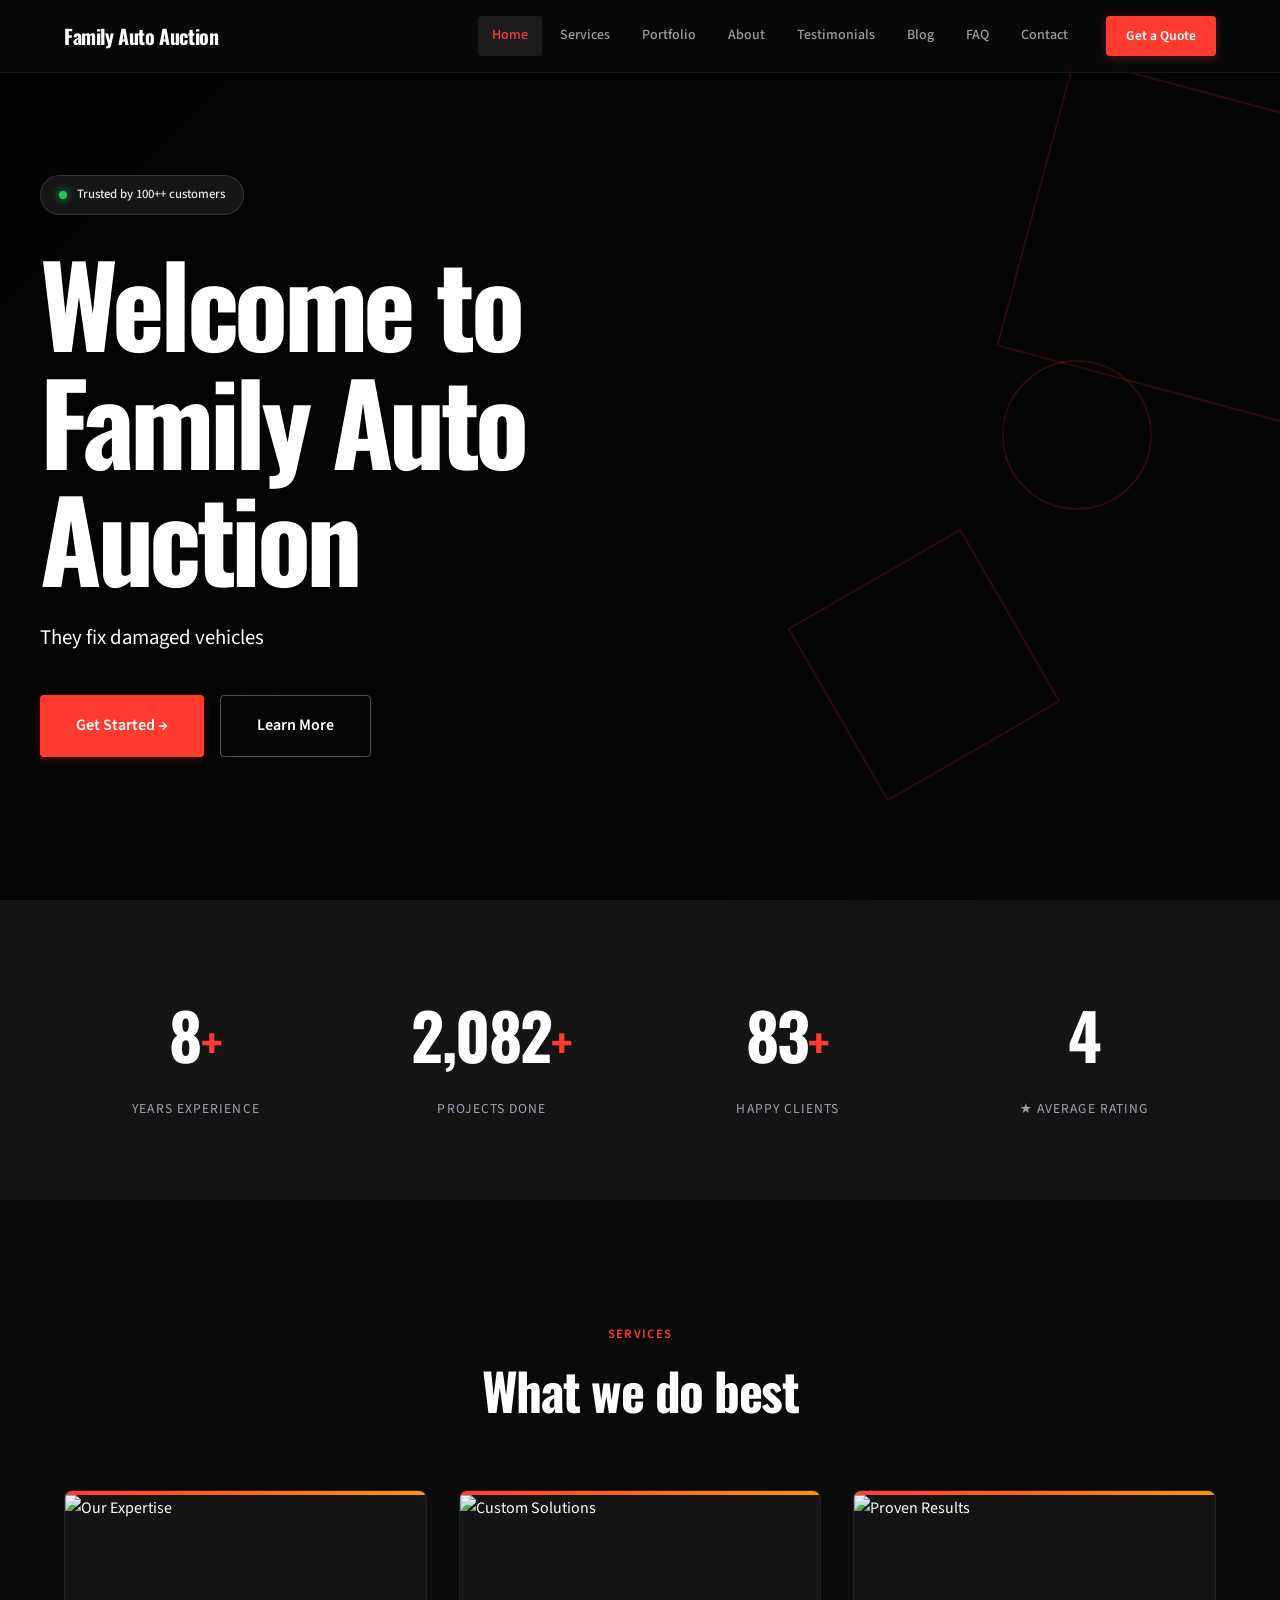
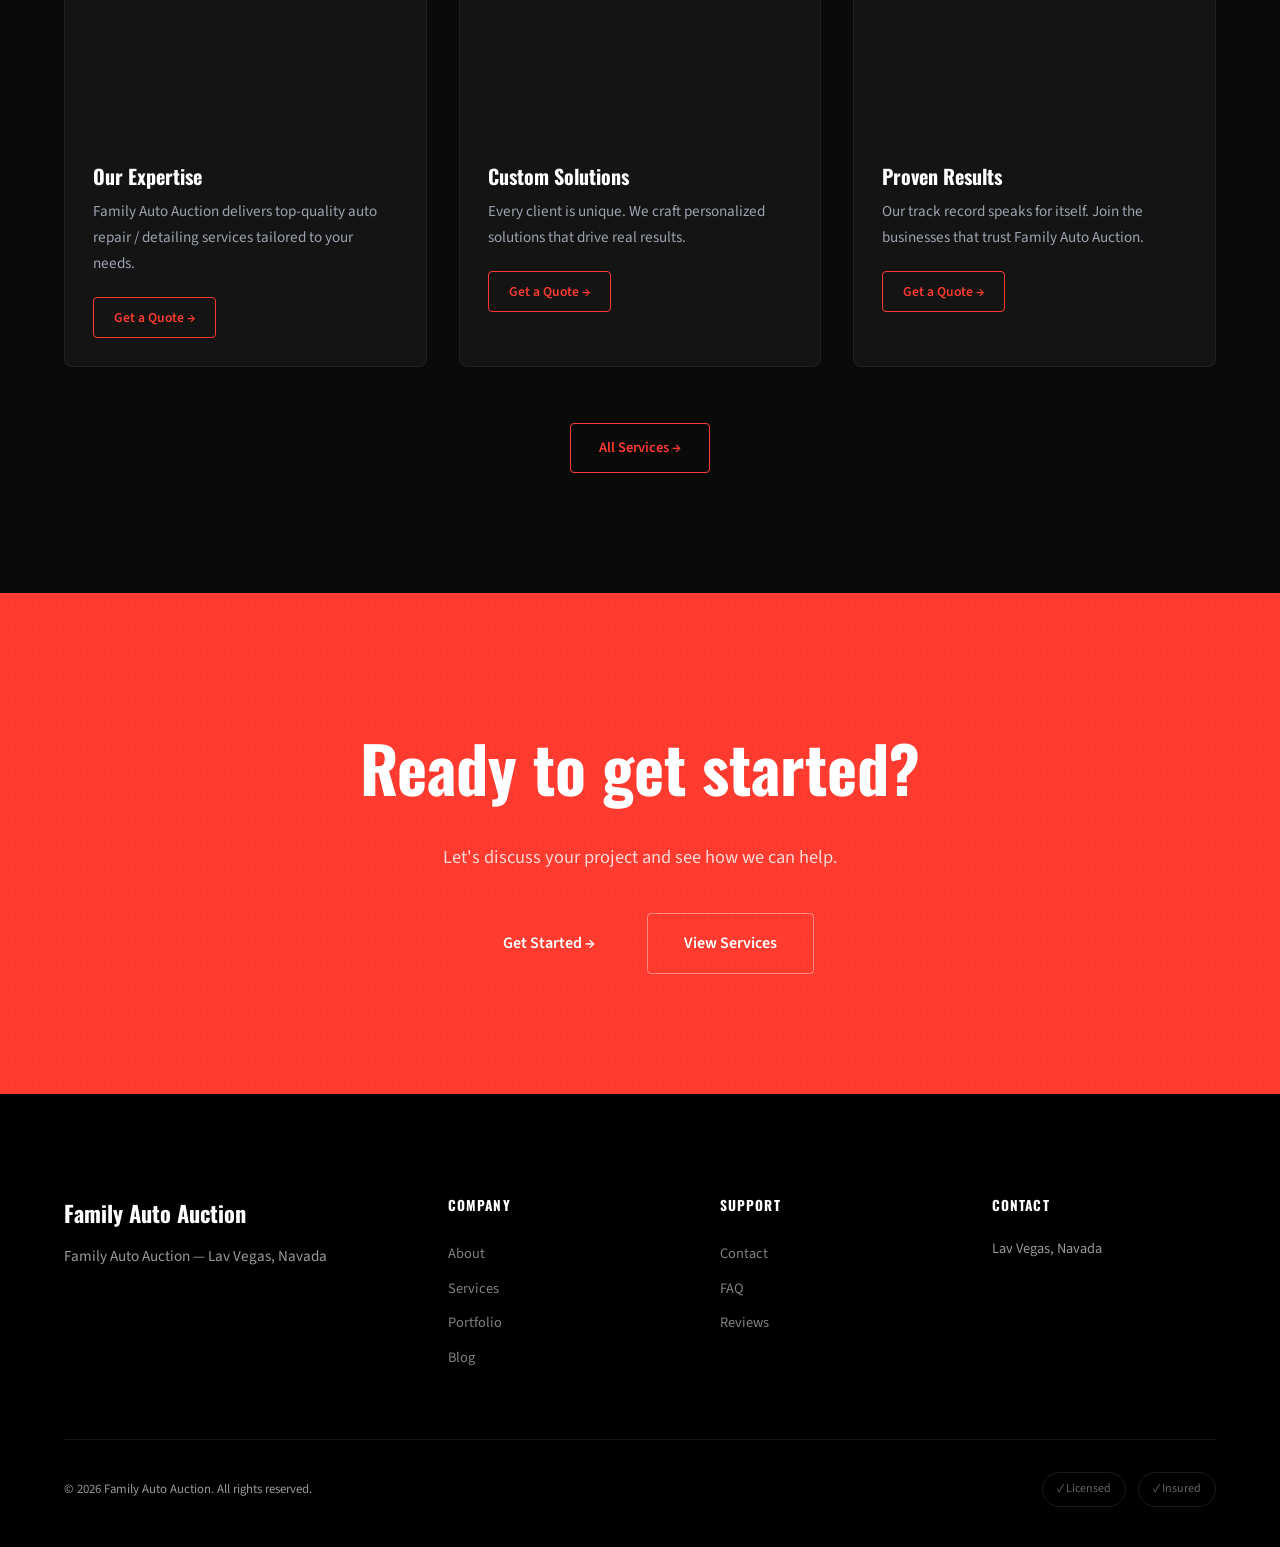
==== commit b07c20d1: "Site build update" ====
--- a/index.html
+++ b/index.html
@@ -1,5 +1,5 @@
 <!DOCTYPE html>
-<html lang="en">
+<html lang="en" data-personality="bold">
 <head>
   <meta charset="UTF-8">
   <meta name="viewport" content="width=device-width, initial-scale=1.0">
@@ -7,149 +7,128 @@
   <meta name="description" content="They fix damaged vehicles">
   <meta property="og:title" content="Home | Family Auto Auction">
   <meta property="og:description" content="They fix damaged vehicles">
-  <meta property="og:image" content="https://images.pexels.com/photos/8986138/pexels-photo-8986138.jpeg?auto=compress&amp;cs=tinysrgb&amp;dpr=2&amp;h=650&amp;w=940">
+  <meta property="og:image" content="https://images.pexels.com/photos/8478268/pexels-photo-8478268.jpeg?auto=compress&amp;cs=tinysrgb&amp;dpr=2&amp;h=650&amp;w=940">
   <meta property="og:type" content="website">
   <meta name="twitter:card" content="summary_large_image">
   <link rel="preconnect" href="https://fonts.googleapis.com">
   <link rel="preconnect" href="https://fonts.gstatic.com" crossorigin>
-  <link href="https://fonts.googleapis.com/css2?family=Barlow:wght@400;500;600;700;800;900&family=Barlow:wght@300;400;500;600&display=swap" rel="stylesheet">
+  <link href="https://fonts.googleapis.com/css2?family=Oswald:wght@300;400;500;600;700;800;900&family=Source%20Sans%203:wght@300;400;500;600&display=swap" rel="stylesheet">
   <link rel="stylesheet" href="css/styles.css">
   <script type="application/ld+json">
-  {
-    "@context": "https://schema.org",
-    "@type": "LocalBusiness",
-    "name": "Family Auto Auction",
-    "description": "They fix damaged vehicles",
-    "address": { "@type": "PostalAddress", "addressLocality": "Lav Vegas, Navada" }
-  }
+  { "@context":"https://schema.org", "@type":"LocalBusiness",
+    "name":"Family Auto Auction", "description":"They fix damaged vehicles",
+    "address":{"@type":"PostalAddress","addressLocality":"Lav Vegas, Navada"} }
   </script>
 </head>
 <body>
 
-  <nav class="nav" id="nav">
+  <nav class="nav nav--dark" id="nav">
     <div class="nav__inner">
       <a href="index.html" class="nav__logo">Family Auto Auction</a>
       <button class="nav__toggle" id="navToggle" aria-label="Menu">
         <span></span><span></span><span></span>
       </button>
       <div class="nav__menu" id="navMenu">
-        <div class="nav__links">
-            <a href="index.html" class="active">Home</a>
+        <div class="nav__links"><a href="index.html" class="active">Home</a>
             <a href="services.html" class="">Services</a>
             <a href="portfolio.html" class="">Portfolio</a>
             <a href="about.html" class="">About</a>
             <a href="testimonials.html" class="">Testimonials</a>
             <a href="blog.html" class="">Blog</a>
             <a href="faq.html" class="">FAQ</a>
-            <a href="contact.html" class="">Contact</a>
-        </div>
+            <a href="contact.html" class="">Contact</a></div>
         <a href="contact.html" class="btn btn--sm btn--primary nav__cta">Get a Quote</a>
       </div>
     </div>
   </nav>
 
-  <section class="hero" style="--hero-bg: url('https://images.pexels.com/photos/8986138/pexels-photo-8986138.jpeg?auto=compress&amp;cs=tinysrgb&amp;dpr=2&amp;h=650&amp;w=940')">
+  <section class="hero hero--bold" style="--hero-bg:url('https://images.pexels.com/photos/8478268/pexels-photo-8478268.jpeg?auto=compress&amp;cs=tinysrgb&amp;dpr=2&amp;h=650&amp;w=940')">
     <div class="hero__bg"></div>
-    <div class="hero__gradient"></div>
+    <div class="hero__overlay"></div>
+    <div class="hero__geometric"><div></div><div></div><div></div></div>
     <div class="container hero__inner">
       <div class="hero__content">
-        <div class="hero__badge reveal">
-          <span class="hero__badge-dot"></span>
-          Trusted by 100+ customers · 5.0 ★ average rating
-        </div>
+        <div class="hero__badge reveal"><span class="hero__badge-dot"></span>Trusted by 100++ customers</div>
         <h1 class="hero__title reveal">Welcome to Family Auto Auction</h1>
         <p class="hero__subtitle reveal">They fix damaged vehicles</p>
         <div class="hero__actions reveal">
-          <a href="contact.html" class="btn btn--primary btn--lg">Get Started</a>
-          <a href="services.html" class="btn btn--ghost btn--lg">Learn More →</a>
-        </div>
-      </div>
-    </div>
-    <div class="hero__scroll">
-      <span>Scroll to explore</span>
-      <div class="hero__scroll-line"></div>
-    </div>
-  </section>
-
-
-  <section class="stats">
-    <div class="container">
-      <div class="stats__grid">
-        <div class="stats__item reveal">
-          <span class="stats__number" data-count="10">0</span>
-          <span class="stats__label">Years in Business</span>
-        </div>
-        <div class="stats__item reveal">
-          <span class="stats__number" data-count="2500">0</span>
-          <span class="stats__label">Projects Completed</span>
-        </div>
-        <div class="stats__item reveal">
-          <span class="stats__number" data-count="100">0</span>
-          <span class="stats__label">Happy Customers</span>
-        </div>
-        <div class="stats__item reveal">
-          <span class="stats__number" data-count="5.0">0</span>
-          <span class="stats__label">Average Rating</span>
+          <a href="contact.html" class="btn btn--primary btn--lg">Get Started →</a>
+          <a href="services.html" class="btn btn--ghost btn--lg">Learn More</a>
         </div>
       </div>
     </div>
   </section>
 
+  <section class="stats ">
+    <div class="container">
+      <div class="stats__grid">
+        <div class="stats__item reveal">
+          <span class="stats__number" data-count="10">0</span><span class="stats__plus">+</span>
+          <span class="stats__label">Years Experience</span>
+        </div>
+        <div class="stats__item reveal">
+          <span class="stats__number" data-count="2500">0</span><span class="stats__plus">+</span>
+          <span class="stats__label">Projects Done</span>
+        </div>
+        <div class="stats__item reveal">
+          <span class="stats__number" data-count="100">0</span><span class="stats__plus">+</span>
+          <span class="stats__label">Happy Clients</span>
+        </div>
+        <div class="stats__item reveal">
+          <span class="stats__number" data-count="5.0">0</span>
+          <span class="stats__label">★ Average Rating</span>
+        </div>
+      </div>
+    </div>
+  </section>
   <section class="section">
     <div class="container">
-      <div class="section__header">
-        <span class="section__badge reveal">Services</span>
-        <h2 class="section__title reveal">What we do best</h2>
-        <p class="section__subtitle reveal">Professional solutions tailored to your needs.</p>
-      </div>
+      <div class="section__header"><span class="section__badge reveal">Services</span>
+        <h2 class="section__title reveal">What we do best</h2></div>
       <div class="grid grid--3">
-            <div class="card card--service reveal">
+            <div class="card reveal">
               <div class="card__accent"></div>
-              <img src="https://images.pexels.com/photos/33814734/pexels-photo-33814734.jpeg?auto=compress&amp;cs=tinysrgb&amp;h=350" alt="Our Expertise" class="card__img" loading="lazy">
+              <img src="https://images.pexels.com/photos/8986101/pexels-photo-8986101.jpeg?auto=compress&amp;cs=tinysrgb&amp;h=350" alt="Our Expertise" class="card__img" loading="lazy">
               <div class="card__body">
                 <h3 class="card__title">Our Expertise</h3>
                 <p class="card__text">Family Auto Auction delivers top-quality auto repair / detailing services tailored to your needs.</p>
                 <a href="contact.html" class="btn btn--sm btn--outline">Get a Quote →</a>
               </div>
             </div>
-            <div class="card card--service reveal">
+            <div class="card reveal">
               <div class="card__accent"></div>
-              <img src="https://images.pexels.com/photos/474/black-and-white-car-vehicle-vintage.jpg?auto=compress&amp;cs=tinysrgb&amp;h=350" alt="Custom Solutions" class="card__img" loading="lazy">
+              <img src="https://images.pexels.com/photos/4315570/pexels-photo-4315570.jpeg?auto=compress&amp;cs=tinysrgb&amp;h=350" alt="Custom Solutions" class="card__img" loading="lazy">
               <div class="card__body">
                 <h3 class="card__title">Custom Solutions</h3>
                 <p class="card__text">Every client is unique. We craft personalized solutions that drive real results.</p>
                 <a href="contact.html" class="btn btn--sm btn--outline">Get a Quote →</a>
               </div>
             </div>
-            <div class="card card--service reveal">
+            <div class="card reveal">
               <div class="card__accent"></div>
-              <img src="https://images.pexels.com/photos/17029940/pexels-photo-17029940.jpeg?auto=compress&amp;cs=tinysrgb&amp;h=350" alt="Proven Results" class="card__img" loading="lazy">
+              <img src="https://images.pexels.com/photos/8478273/pexels-photo-8478273.jpeg?auto=compress&amp;cs=tinysrgb&amp;h=350" alt="Proven Results" class="card__img" loading="lazy">
               <div class="card__body">
                 <h3 class="card__title">Proven Results</h3>
                 <p class="card__text">Our track record speaks for itself. Join the businesses that trust Family Auto Auction.</p>
                 <a href="contact.html" class="btn btn--sm btn--outline">Get a Quote →</a>
               </div>
-            </div>
-      </div>
-      <div class="section__cta reveal"><a href="services.html" class="btn btn--outline">View All Services →</a></div>
+            </div></div>
+      <div class="section__cta reveal"><a href="services.html" class="btn btn--outline">All Services →</a></div>
     </div>
   </section>
-
-
 
 
   <section class="cta-block">
     <div class="cta-block__pattern"></div>
     <div class="container cta-block__inner">
       <h2 class="cta-block__title reveal">Ready to get started?</h2>
-      <p class="cta-block__text reveal">Let's discuss your project and see how we can help you achieve your goals.</p>
+      <p class="cta-block__text reveal">Let's discuss your project and see how we can help.</p>
       <div class="cta-block__buttons reveal">
-        <a href="contact.html" class="btn btn--primary btn--lg">Get Started</a>
+        <a href="contact.html" class="btn btn--primary btn--lg">Get Started →</a>
         <a href="services.html" class="btn btn--outline-white btn--lg">View Services</a>
       </div>
     </div>
   </section>
-
 
   <footer class="footer">
     <div class="container">
@@ -157,37 +136,25 @@
         <div class="footer__brand">
           <a href="index.html" class="footer__logo">Family Auto Auction</a>
           <p class="footer__tagline">Family Auto Auction — Lav Vegas, Navada</p>
-          <div class="footer__social">
-            <a href="#" aria-label="Facebook"><svg width="20" height="20" fill="currentColor" viewBox="0 0 24 24"><path d="M24 12.073c0-6.627-5.373-12-12-12s-12 5.373-12 12c0 5.99 4.388 10.954 10.125 11.854v-8.385H7.078v-3.47h3.047V9.43c0-3.007 1.792-4.669 4.533-4.669 1.312 0 2.686.235 2.686.235v2.953H15.83c-1.491 0-1.956.925-1.956 1.874v2.25h3.328l-.532 3.47h-2.796v8.385C19.612 23.027 24 18.062 24 12.073z"/></svg></a>
-            <a href="#" aria-label="Instagram"><svg width="20" height="20" fill="currentColor" viewBox="0 0 24 24"><path d="M12 2.163c3.204 0 3.584.012 4.85.07 3.252.148 4.771 1.691 4.919 4.919.058 1.265.069 1.645.069 4.849 0 3.205-.012 3.584-.069 4.849-.149 3.225-1.664 4.771-4.919 4.919-1.266.058-1.644.07-4.85.07-3.204 0-3.584-.012-4.849-.07-3.26-.149-4.771-1.699-4.919-4.92-.058-1.265-.07-1.644-.07-4.849 0-3.204.013-3.583.07-4.849.149-3.227 1.664-4.771 4.919-4.919 1.266-.057 1.645-.069 4.849-.069zM12 0C8.741 0 8.333.014 7.053.072 2.695.272.273 2.69.073 7.052.014 8.333 0 8.741 0 12c0 3.259.014 3.668.072 4.948.2 4.358 2.618 6.78 6.98 6.98C8.333 23.986 8.741 24 12 24c3.259 0 3.668-.014 4.948-.072 4.354-.2 6.782-2.618 6.979-6.98.059-1.28.073-1.689.073-4.948 0-3.259-.014-3.667-.072-4.947-.196-4.354-2.617-6.78-6.979-6.98C15.668.014 15.259 0 12 0zm0 5.838a6.162 6.162 0 100 12.324 6.162 6.162 0 000-12.324zM12 16a4 4 0 110-8 4 4 0 010 8zm6.406-11.845a1.44 1.44 0 100 2.881 1.44 1.44 0 000-2.881z"/></svg></a>
-            <a href="#" aria-label="LinkedIn"><svg width="20" height="20" fill="currentColor" viewBox="0 0 24 24"><path d="M20.447 20.452h-3.554v-5.569c0-1.328-.027-3.037-1.852-3.037-1.853 0-2.136 1.445-2.136 2.939v5.667H9.351V9h3.414v1.561h.046c.477-.9 1.637-1.85 3.37-1.85 3.601 0 4.267 2.37 4.267 5.455v6.286zM5.337 7.433a2.062 2.062 0 01-2.063-2.065 2.064 2.064 0 112.063 2.065zm1.782 13.019H3.555V9h3.564v11.452zM22.225 0H1.771C.792 0 0 .774 0 1.729v20.542C0 23.227.792 24 1.771 24h20.451C23.2 24 24 23.227 24 22.271V1.729C24 .774 23.2 0 22.222 0h.003z"/></svg></a>
-          </div>
         </div>
         <div class="footer__col">
           <h4>Company</h4>
-          <a href="about.html">About Us</a>
-          <a href="services.html">Services</a>
-          <a href="portfolio.html">Portfolio</a>
-          <a href="blog.html">Blog</a>
+          <a href="about.html">About</a><a href="services.html">Services</a>
+          <a href="portfolio.html">Portfolio</a><a href="blog.html">Blog</a>
         </div>
         <div class="footer__col">
           <h4>Support</h4>
-          <a href="contact.html">Contact</a>
-          <a href="faq.html">FAQ</a>
-          <a href="testimonials.html">Testimonials</a>
+          <a href="contact.html">Contact</a><a href="faq.html">FAQ</a>
+          <a href="testimonials.html">Reviews</a>
         </div>
         <div class="footer__col">
           <h4>Contact</h4>
           <p>Lav Vegas, Navada</p>
-          
         </div>
       </div>
       <div class="footer__bottom">
         <p>&copy; 2026 Family Auto Auction. All rights reserved.</p>
-        <div class="footer__badges">
-          <span class="badge">✓ Licensed & Insured</span>
-          <span class="badge">✓ Satisfaction Guaranteed</span>
-        </div>
+        <div class="footer__badges"><span class="badge">✓ Licensed</span><span class="badge">✓ Insured</span></div>
       </div>
     </div>
   </footer>
--- a/css/styles.css
+++ b/css/styles.css
@@ -1,463 +1,261 @@
 *, *::before, *::after { box-sizing: border-box; margin: 0; padding: 0; }
-
 :root {
-  --primary: #0EA5E9;
-  --primary-dark: color-mix(in srgb, #0EA5E9 80%, #000);
-  --primary-light: color-mix(in srgb, #0EA5E9 15%, #fff);
-  --secondary: #df7849;
-  --accent: #e8c630;
-  --bg: #FAFAFA;
-  --surface: #FFFFFF;
-  --dark: #0a0a0a;
-  --dark-surface: #141414;
-  --text: #1A1A1A;
-  --text-muted: #6B7280;
-  --text-light: #9ca3af;
-  --radius: 8px;
-  --radius-lg: calc(8px * 2);
-  --radius-xl: calc(8px * 3);
-  --font-display: 'Barlow', system-ui, sans-serif;
-  --font-body: 'Barlow', system-ui, sans-serif;
-  --shadow-sm: 0 1px 2px rgba(0,0,0,0.04);
-  --shadow-md: 0 4px 16px rgba(0,0,0,0.06);
-  --shadow-lg: 0 12px 40px rgba(0,0,0,0.08);
-  --shadow-xl: 0 24px 64px rgba(0,0,0,0.12);
+  --primary: #FF3B30; --secondary: #1A1A1A; --accent: #FF9500;
+  --bg: #0A0A0A; --surface: #141414; --surface-alt: #1E1E1E;
+  --text: #FFFFFF; --text-muted: #9CA3AF; --text-light: #6B7280;
+  --hero-bg-color: #000000; --hero-text: #FFFFFF;
+  --radius: 4px; --radius-lg: 8px;
+  --font-display: 'Oswald', system-ui, sans-serif;
+  --font-body: 'Source Sans 3', system-ui, sans-serif;
+  --display-weight: 900; --body-weight: 400;
+  --headline-size: clamp(3.5rem, 9vw, 7rem);
+  --section-padding: 120px;
   --transition: 0.3s cubic-bezier(0.4, 0, 0.2, 1);
+  --shadow-sm: 0 1px 3px rgba(0,0,0,0.3);
+  --shadow-md: 0 4px 16px rgba(0,0,0,0.4);
+  --shadow-lg: 0 12px 40px rgba(0,0,0,0.5);
+  --shadow-xl: 0 24px 64px rgba(0,0,0,0.6);
 }
-
 html { scroll-behavior: smooth; }
-
-body {
-  font-family: var(--font-body); color: var(--text); background: var(--bg);
-  line-height: 1.7; -webkit-font-smoothing: antialiased; -moz-osx-font-smoothing: grayscale;
-  overflow-x: hidden;
-}
-
+body { font-family: var(--font-body); font-weight: var(--body-weight); color: var(--text); background: var(--bg); line-height: 1.7; -webkit-font-smoothing: antialiased; overflow-x: hidden; }
 .container { max-width: 1200px; margin: 0 auto; padding: 0 24px; }
 .container--sm { max-width: 800px; }
 
-/* ========== NAV ========== */
-.nav {
-  position: fixed; top: 0; left: 0; right: 0; z-index: 1000;
-  background: rgba(255,255,255,0.8); backdrop-filter: blur(20px) saturate(180%);
-  -webkit-backdrop-filter: blur(20px) saturate(180%);
-  border-bottom: 1px solid rgba(0,0,0,0.05); transition: var(--transition);
-}
-.nav.scrolled { box-shadow: 0 1px 12px rgba(0,0,0,0.06); }
-.nav__inner {
-  max-width: 1200px; margin: 0 auto; padding: 0 24px;
-  display: flex; align-items: center; justify-content: space-between; height: 72px;
-}
-.nav__logo {
-  font-family: var(--font-display); font-weight: 800; font-size: 1.25rem;
-  color: var(--text); text-decoration: none; letter-spacing: -0.02em;
-}
+/* NAV */
+.nav { position: fixed; top: 0; left: 0; right: 0; z-index: 1000; background: rgba(10,10,10,0.9); backdrop-filter: blur(20px); border-bottom: 1px solid rgba(255,255,255,0.06); transition: var(--transition); }
+.nav.scrolled { box-shadow: 0 1px 12px rgba(0,0,0,0.4); }
+.nav__inner { max-width: 1200px; margin: 0 auto; padding: 0 24px; display: flex; align-items: center; justify-content: space-between; height: 72px; }
+.nav__logo { font-family: var(--font-display); font-weight: var(--display-weight); font-size: 1.25rem; color: #fff; text-decoration: none; letter-spacing: -0.02em; }
 .nav__menu { display: flex; align-items: center; gap: 8px; }
 .nav__links { display: flex; gap: 4px; }
-.nav__links a {
-  font-family: var(--font-body); font-weight: 500; font-size: 0.875rem;
-  color: var(--text-muted); text-decoration: none; padding: 8px 14px;
-  border-radius: var(--radius); transition: var(--transition);
-}
-.nav__links a:hover { color: var(--text); background: rgba(0,0,0,0.04); }
-.nav__links a.active { color: var(--primary); background: var(--primary-light); }
+.nav__links a { font-weight: 500; font-size: 0.875rem; color: rgba(255,255,255,0.6); text-decoration: none; padding: 8px 14px; border-radius: var(--radius); transition: var(--transition); }
+.nav__links a:hover { color: #fff; background: rgba(255,255,255,0.06); }
+.nav__links a.active { color: var(--primary); background: rgba(255,255,255,0.08); }
 .nav__cta { margin-left: 16px; }
-.nav__toggle {
-  display: none; flex-direction: column; gap: 5px;
-  background: none; border: none; cursor: pointer; padding: 8px; z-index: 1001;
-}
-.nav__toggle span {
-  display: block; width: 22px; height: 2px; background: var(--text);
-  transition: var(--transition); border-radius: 2px;
-}
-.nav__toggle.active span:nth-child(1) { transform: rotate(45deg) translate(5px, 5px); }
+.nav__toggle { display: none; flex-direction: column; gap: 5px; background: none; border: none; cursor: pointer; padding: 8px; z-index: 1001; }
+.nav__toggle span { display: block; width: 22px; height: 2px; background: #fff; transition: var(--transition); border-radius: 2px; }
+.nav__toggle.active span:nth-child(1) { transform: rotate(45deg) translate(5px,5px); }
 .nav__toggle.active span:nth-child(2) { opacity: 0; }
-.nav__toggle.active span:nth-child(3) { transform: rotate(-45deg) translate(5px, -5px); }
-
-/* ========== HERO ========== */
-.hero {
-  min-height: 100vh; display: flex; align-items: center;
-  position: relative; overflow: hidden; padding-top: 72px;
-}
-.hero__bg {
-  position: absolute; inset: 0;
-  background-image: var(--hero-bg); background-size: cover; background-position: center;
-  transform: scale(1.05); transition: transform 20s ease;
-}
-.hero:hover .hero__bg { transform: scale(1.1); }
-.hero__gradient {
-  position: absolute; inset: 0;
-  background: linear-gradient(135deg, rgba(0,0,0,0.75) 0%, rgba(0,0,0,0.45) 50%, rgba(0,0,0,0.65) 100%);
-}
+.nav__toggle.active span:nth-child(3) { transform: rotate(-45deg) translate(5px,-5px); }
+
+/* HERO BASE */
+.hero { min-height: 100vh; display: flex; align-items: center; position: relative; overflow: hidden; padding-top: 72px; }
+.hero__bg { position: absolute; inset: 0; background-image: var(--hero-bg); background-size: cover; background-position: center; }
+.hero__overlay { position: absolute; inset: 0; background: linear-gradient(135deg, rgba(0,0,0,0.75), rgba(0,0,0,0.4)); }
 .hero__inner { position: relative; z-index: 2; padding: 80px 0 120px; width: 100%; }
 .hero__content { max-width: 720px; }
-.hero__badge {
-  display: inline-flex; align-items: center; gap: 10px;
-  padding: 8px 18px; border-radius: 100px;
-  background: rgba(255,255,255,0.1); backdrop-filter: blur(12px);
-  border: 1px solid rgba(255,255,255,0.15);
-  font-size: 0.8rem; font-weight: 500; color: rgba(255,255,255,0.9);
-  margin-bottom: 28px;
-}
-.hero__badge-dot {
-  width: 8px; height: 8px; background: #22c55e; border-radius: 50%;
-  box-shadow: 0 0 8px #22c55e; animation: pulse-dot 2s infinite;
-}
-@keyframes pulse-dot { 0%, 100% { opacity: 1; } 50% { opacity: 0.4; } }
-.hero__title {
-  font-family: var(--font-display); font-size: clamp(3rem, 7vw, 5.5rem);
-  font-weight: 900; color: #fff; line-height: 1.05; letter-spacing: -0.04em;
-  margin-bottom: 24px;
-}
-.hero__subtitle {
-  font-size: clamp(1.1rem, 2vw, 1.35rem); color: rgba(255,255,255,0.75);
-  line-height: 1.7; margin-bottom: 40px; max-width: 560px;
-}
+.hero__badge { display: inline-flex; align-items: center; gap: 10px; padding: 8px 18px; border-radius: 100px; font-size: 0.8rem; font-weight: 500; margin-bottom: 28px; }
+.hero__badge-dot { width: 8px; height: 8px; background: #22c55e; border-radius: 50%; box-shadow: 0 0 8px #22c55e; animation: pulse 2s infinite; }
+@keyframes pulse { 0%,100% { opacity:1; } 50% { opacity:0.4; } }
+.hero__title { font-family: var(--font-display); font-size: var(--headline-size); font-weight: var(--display-weight); line-height: 1.05; letter-spacing: -0.04em; margin-bottom: 24px; }
+.hero__subtitle { font-size: clamp(1.1rem, 2vw, 1.3rem); line-height: 1.7; margin-bottom: 40px; max-width: 560px; }
 .hero__actions { display: flex; gap: 16px; flex-wrap: wrap; }
-.hero__scroll {
-  position: absolute; bottom: 40px; left: 50%; transform: translateX(-50%);
-  display: flex; flex-direction: column; align-items: center; gap: 12px;
-  color: rgba(255,255,255,0.4); font-size: 0.75rem; letter-spacing: 0.1em;
-  text-transform: uppercase; z-index: 2;
-}
-.hero__scroll-line {
-  width: 1px; height: 48px; background: linear-gradient(to bottom, rgba(255,255,255,0.4), transparent);
-  animation: scroll-bounce 2s infinite;
-}
-@keyframes scroll-bounce {
-  0%, 100% { transform: scaleY(1); opacity: 1; }
-  50% { transform: scaleY(0.5); opacity: 0.3; }
-}
-
-/* ========== BUTTONS ========== */
-.btn {
-  display: inline-flex; align-items: center; justify-content: center;
-  padding: 12px 28px; border-radius: var(--radius);
-  font-family: var(--font-body); font-weight: 600; font-size: 0.9rem;
-  text-decoration: none; transition: all 0.25s cubic-bezier(0.4, 0, 0.2, 1);
-  cursor: pointer; border: none; white-space: nowrap; min-height: 44px;
-}
+.hero__divider { width: 48px; height: 2px; background: var(--accent); margin-bottom: 24px; }
+
+/* HERO VARIANTS */
+.hero--bold .hero__title, .hero--bold .hero__subtitle { color: #fff; }
+.hero--bold .hero__badge { background: rgba(255,255,255,0.08); border: 1px solid rgba(255,255,255,0.12); color: rgba(255,255,255,0.9); }
+.hero--bold .hero__geometric { position: absolute; inset: 0; z-index: 1; overflow: hidden; }
+.hero--bold .hero__geometric div { position: absolute; border: 2px solid var(--primary); opacity: 0.15; }
+.hero--bold .hero__geometric div:nth-child(1) { width: 300px; height: 300px; top: 10%; right: -50px; transform: rotate(15deg); }
+.hero--bold .hero__geometric div:nth-child(2) { width: 200px; height: 200px; bottom: 15%; right: 20%; transform: rotate(-30deg); }
+.hero--bold .hero__geometric div:nth-child(3) { width: 150px; height: 150px; top: 40%; right: 10%; border-radius: 50%; }
+
+.hero--elegant { background: var(--hero-bg-color); min-height: 90vh; }
+.hero--elegant .hero__inner--split { display: grid; grid-template-columns: 1fr 1fr; gap: 80px; align-items: center; }
+.hero--elegant .hero__title { color: var(--hero-text); font-weight: 600; letter-spacing: -0.03em; }
+.hero--elegant .hero__subtitle { color: var(--text-muted); }
+.hero--elegant .hero__media img { width: 100%; border-radius: var(--radius-lg); object-fit: cover; aspect-ratio: 3/4; }
+
+.hero--friendly { background: var(--hero-bg-color); }
+.hero--friendly .hero__title { color: var(--hero-text); }
+.hero--friendly .hero__subtitle { color: var(--text-muted); margin-left: auto; margin-right: auto; }
+.hero--friendly .hero__badge { background: var(--surface); border: 1px solid rgba(0,0,0,0.08); color: var(--text); font-size: 1rem; padding: 10px 24px; border-radius: var(--radius-lg); }
+.hero--friendly .hero__shapes { position: absolute; inset: 0; overflow: hidden; z-index: 0; }
+.hero--friendly .hero__shapes div { position: absolute; border-radius: 50%; opacity: 0.08; }
+.hero--friendly .hero__shapes div:nth-child(1) { width: 400px; height: 400px; background: var(--primary); top: -100px; right: -100px; }
+.hero--friendly .hero__shapes div:nth-child(2) { width: 300px; height: 300px; background: var(--secondary); bottom: -50px; left: -80px; }
+.hero--friendly .hero__shapes div:nth-child(3) { width: 200px; height: 200px; background: var(--accent); top: 50%; left: 60%; }
+
+.hero--modern { background: var(--hero-bg-color); }
+.hero--modern .hero__mesh { position: absolute; inset: 0; background: radial-gradient(at 30% 20%, color-mix(in srgb, var(--primary) 8%, transparent) 0%, transparent 60%), radial-gradient(at 70% 80%, color-mix(in srgb, var(--accent) 6%, transparent) 0%, transparent 50%); }
+.hero--modern .hero__title { color: var(--hero-text); }
+.hero--modern .hero__subtitle { color: var(--text-muted); margin-left: auto; margin-right: auto; }
+.hero--modern .hero__badge { background: var(--surface); border: 1px solid rgba(0,0,0,0.08); color: var(--text-muted); }
+
+.hero--trustworthy .hero__title { color: #fff; }
+.hero--trustworthy .hero__subtitle { color: rgba(255,255,255,0.8); }
+.hero--trustworthy .hero__badges-strip { display: flex; gap: 12px; flex-wrap: wrap; margin-bottom: 28px; }
+.trust-badge { background: rgba(255,255,255,0.1); border: 1px solid rgba(255,255,255,0.2); color: rgba(255,255,255,0.9); padding: 6px 16px; border-radius: 4px; font-size: 0.8rem; font-weight: 600; }
+
+.hero--energetic .hero__gradient-overlay { position: absolute; inset: 0; background: linear-gradient(135deg, rgba(220,38,38,0.6), rgba(124,58,237,0.4), rgba(0,0,0,0.8)); }
+.hero--energetic .hero__diagonal { position: absolute; bottom: -2px; left: 0; right: 0; height: 120px; background: var(--bg); clip-path: polygon(0 100%, 100% 0, 100% 100%); z-index: 3; }
+.hero--energetic .hero__title { color: #fff; text-transform: uppercase; letter-spacing: -0.02em; }
+.hero--energetic .hero__subtitle { color: rgba(255,255,255,0.7); }
+.hero--energetic .hero__badge { background: rgba(255,255,255,0.08); border: 1px solid rgba(255,255,255,0.15); color: rgba(255,255,255,0.9); letter-spacing: 0.15em; text-transform: uppercase; font-size: 0.75rem; }
+.btn--glow { box-shadow: 0 0 30px color-mix(in srgb, var(--primary) 40%, transparent); }
+.btn--glow:hover { box-shadow: 0 0 50px color-mix(in srgb, var(--primary) 60%, transparent); }
+
+/* BUTTONS */
+.btn { display: inline-flex; align-items: center; justify-content: center; padding: 12px 28px; border-radius: var(--radius); font-family: var(--font-body); font-weight: 600; font-size: 0.9rem; text-decoration: none; transition: all 0.25s; cursor: pointer; border: none; min-height: 44px; white-space: nowrap; }
 .btn--sm { padding: 8px 20px; font-size: 0.85rem; min-height: 36px; }
 .btn--lg { padding: 16px 36px; font-size: 1rem; min-height: 52px; }
 .btn--full { width: 100%; }
-.btn--primary {
-  background: var(--primary); color: #fff;
-  box-shadow: 0 1px 2px rgba(0,0,0,0.05), 0 4px 12px color-mix(in srgb, var(--primary) 25%, transparent);
-}
-.btn--primary:hover {
-  filter: brightness(1.08); transform: translateY(-2px);
-  box-shadow: 0 4px 8px rgba(0,0,0,0.1), 0 8px 24px color-mix(in srgb, var(--primary) 30%, transparent);
-}
-.btn--ghost {
-  background: transparent; color: #fff; border: 1px solid rgba(255,255,255,0.25);
-}
-.btn--ghost:hover { background: rgba(255,255,255,0.1); border-color: rgba(255,255,255,0.4); }
-.btn--outline {
-  background: transparent; color: var(--primary); border: 1.5px solid var(--primary);
-}
+.btn--primary { background: var(--primary); color: #fff; box-shadow: 0 2px 8px color-mix(in srgb, var(--primary) 25%, transparent); }
+.btn--primary:hover { filter: brightness(1.1); transform: translateY(-2px); box-shadow: 0 8px 24px color-mix(in srgb, var(--primary) 35%, transparent); }
+.btn--ghost { background: transparent; color: #fff; border: 1.5px solid rgba(255,255,255,0.3); }
+.btn--ghost:hover { background: rgba(255,255,255,0.1); border-color: rgba(255,255,255,0.5); }
+.btn--outline { background: transparent; color: var(--primary); border: 1.5px solid var(--primary); }
 .btn--outline:hover { background: var(--primary); color: #fff; }
-.btn--outline-white {
-  background: transparent; color: #fff; border: 1.5px solid rgba(255,255,255,0.4);
-}
+.btn--outline-white { background: transparent; color: #fff; border: 1.5px solid rgba(255,255,255,0.4); }
 .btn--outline-white:hover { background: rgba(255,255,255,0.15); border-color: #fff; }
 
-/* ========== SECTIONS ========== */
-.section { padding: 120px 0; }
-.section--surface { background: var(--surface); }
-.section--dark { background: var(--dark); color: #fff; }
+/* SECTIONS */
+.section { padding: var(--section-padding) 0; }
+.section--alt { background: var(--surface-alt); }
 .section__header { text-align: center; max-width: 640px; margin: 0 auto 72px; }
-.section__badge {
-  display: inline-block; font-size: 0.8rem; font-weight: 600;
-  text-transform: uppercase; letter-spacing: 0.1em; color: var(--primary);
-  margin-bottom: 16px;
-}
-.section__badge--light { color: rgba(255,255,255,0.6); }
-.section__title {
-  font-family: var(--font-display); font-size: clamp(2.2rem, 4vw, 3.5rem);
-  font-weight: 800; letter-spacing: -0.03em; line-height: 1.1;
-  margin-bottom: 20px;
-}
-.section__subtitle {
-  font-size: 1.1rem; color: var(--text-muted); line-height: 1.7;
-}
+.section__badge { display: inline-block; font-size: 0.8rem; font-weight: 600; text-transform: uppercase; letter-spacing: 0.1em; color: var(--primary); margin-bottom: 16px; }
+.section__title { font-family: var(--font-display); font-size: clamp(2.2rem, 4vw, 3.5rem); font-weight: var(--display-weight); letter-spacing: -0.03em; line-height: 1.1; margin-bottom: 20px; }
 .section__cta { text-align: center; margin-top: 56px; }
-
-.page-hero {
-  padding: 160px 0 80px; background: var(--surface);
-  border-bottom: 1px solid rgba(0,0,0,0.05);
-}
-.page-hero__title {
-  font-family: var(--font-display); font-size: clamp(2.8rem, 5vw, 4.5rem);
-  font-weight: 900; letter-spacing: -0.04em; line-height: 1.05;
-  margin-top: 12px;
-}
+.page-hero { padding: 160px 0 80px; background: var(--surface-alt); border-bottom: 1px solid rgba(255,255,255,0.06); }
+.page-hero__title { font-family: var(--font-display); font-size: clamp(2.8rem, 5vw, 4.5rem); font-weight: var(--display-weight); letter-spacing: -0.04em; line-height: 1.05; margin-top: 12px; }
 .page-hero__subtitle { color: var(--text-muted); font-size: 1.2rem; margin-top: 16px; max-width: 600px; line-height: 1.7; }
 
-/* ========== GRID ========== */
+/* GRID */
 .grid { display: grid; gap: 32px; }
 .grid--2 { grid-template-columns: repeat(auto-fit, minmax(340px, 1fr)); }
 .grid--3 { grid-template-columns: repeat(auto-fit, minmax(300px, 1fr)); }
 
-/* ========== CARDS ========== */
-.card {
-  background: var(--surface); border-radius: var(--radius-lg); overflow: hidden;
-  border: 1px solid rgba(0,0,0,0.06);
-  transition: transform 0.4s cubic-bezier(0.4, 0, 0.2, 1), box-shadow 0.4s cubic-bezier(0.4, 0, 0.2, 1);
-}
+/* CARDS */
+.card { background: var(--surface); border-radius: var(--radius-lg); overflow: hidden; border: 1px solid rgba(255,255,255,0.06); transition: transform 0.4s cubic-bezier(0.4,0,0.2,1), box-shadow 0.4s; }
 .card:hover { transform: translateY(-8px); box-shadow: var(--shadow-xl); }
-.card__accent {
-  height: 4px; background: linear-gradient(90deg, var(--primary), var(--accent));
-}
-.card__img, .card__img-wrap img {
-  width: 100%; height: 240px; object-fit: cover; display: block;
-}
+.card__accent { height: 4px; background: linear-gradient(90deg, var(--primary), var(--accent)); }
+.card__img, .card__img-wrap img { width: 100%; height: 240px; object-fit: cover; display: block; }
 .card__body { padding: 28px; }
-.card__category {
-  display: inline-block; font-size: 0.75rem; font-weight: 600;
-  text-transform: uppercase; letter-spacing: 0.08em; color: var(--primary); margin-bottom: 12px;
-}
-.card__title {
-  font-family: var(--font-display); font-size: 1.25rem; font-weight: 700;
-  letter-spacing: -0.01em; margin-bottom: 10px; line-height: 1.3;
-}
+.card__category { display: inline-block; font-size: 0.75rem; font-weight: 600; text-transform: uppercase; letter-spacing: 0.08em; color: var(--primary); margin-bottom: 12px; }
+.card__title { font-family: var(--font-display); font-size: 1.25rem; font-weight: 700; margin-bottom: 10px; line-height: 1.3; }
 .card__text { color: var(--text-muted); font-size: 0.95rem; margin-bottom: 20px; line-height: 1.7; }
 .card__meta { font-size: 0.8rem; color: var(--text-light); }
 
-/* ========== STATS ========== */
-.stats {
-  background: var(--dark); padding: 80px 0; position: relative;
-  overflow: hidden;
-}
-.stats::before {
-  content: ''; position: absolute; inset: 0;
-  background: linear-gradient(135deg, color-mix(in srgb, var(--primary) 15%, transparent), transparent);
-}
-.stats__grid {
-  display: grid; grid-template-columns: repeat(4, 1fr); gap: 32px;
-  position: relative; z-index: 1;
-}
+/* STATS */
+.stats { background: var(--surface); padding: 80px 0; }
+.stats--dark { background: #0a0a0a; color: #fff; }
+.stats--dark .stats__number { color: #fff; }
+.stats--dark .stats__label { color: rgba(255,255,255,0.5); }
+.stats__grid { display: grid; grid-template-columns: repeat(4, 1fr); gap: 32px; }
 .stats__item { text-align: center; }
-.stats__number {
-  font-family: var(--font-display); font-size: clamp(2.5rem, 5vw, 4rem);
-  font-weight: 900; color: #fff; letter-spacing: -0.03em; display: block;
-}
-.stats__label { font-size: 0.85rem; color: rgba(255,255,255,0.5); text-transform: uppercase; letter-spacing: 0.08em; margin-top: 8px; display: block; }
-
-/* ========== TESTIMONIALS ========== */
-.testimonials__grid { display: grid; grid-template-columns: repeat(auto-fit, minmax(320px, 1fr)); gap: 28px; }
+.stats__number { font-family: var(--font-display); font-size: clamp(2.5rem, 5vw, 4rem); font-weight: var(--display-weight); letter-spacing: -0.03em; display: inline; }
+.stats__plus { font-family: var(--font-display); font-size: clamp(2rem, 4vw, 3rem); font-weight: var(--display-weight); color: var(--primary); }
+.stats__label { font-size: 0.85rem; color: var(--text-muted); text-transform: uppercase; letter-spacing: 0.08em; margin-top: 8px; display: block; }
+
+/* TESTIMONIALS */
 .testimonials__list { display: grid; gap: 24px; max-width: 800px; margin: 0 auto; }
-.testimonial {
-  padding: 36px; background: var(--surface); border-radius: var(--radius-lg);
-  border: 1px solid rgba(0,0,0,0.06); position: relative;
-  transition: transform 0.3s, box-shadow 0.3s;
-}
+.testimonial { padding: 36px; background: var(--surface); border-radius: var(--radius-lg); border: 1px solid rgba(255,255,255,0.06); position: relative; transition: transform 0.3s, box-shadow 0.3s; }
 .testimonial:hover { transform: translateY(-4px); box-shadow: var(--shadow-lg); }
-.testimonial--full { background: var(--bg); }
-.testimonial__quote {
-  font-family: Georgia, serif; font-size: 4rem; color: var(--primary);
-  opacity: 0.2; line-height: 1; position: absolute; top: 20px; right: 28px;
-}
+.testimonial--full { background: var(--surface-alt); }
+.testimonial__quote { font-family: Georgia, serif; font-size: 4rem; color: var(--primary); opacity: 0.2; line-height: 1; position: absolute; top: 16px; right: 28px; }
 .testimonial__stars { color: var(--accent); font-size: 1rem; margin-bottom: 16px; letter-spacing: 2px; }
-.testimonial__text { font-size: 1rem; line-height: 1.7; color: var(--text); margin-bottom: 24px; font-style: italic; }
+.testimonial__text { font-size: 1rem; line-height: 1.7; margin-bottom: 24px; font-style: italic; }
 .testimonial__author { display: flex; align-items: center; gap: 14px; }
-.testimonial__avatar {
-  width: 44px; height: 44px; border-radius: 50%; background: var(--primary);
-  color: #fff; display: flex; align-items: center; justify-content: center;
-  font-weight: 700; font-size: 1.1rem; font-family: var(--font-display);
-}
+.testimonial__avatar { width: 44px; height: 44px; border-radius: 50%; background: var(--primary); color: #fff; display: flex; align-items: center; justify-content: center; font-weight: 700; font-size: 1.1rem; }
 .testimonial__name { font-weight: 600; font-size: 0.95rem; }
 .testimonial__role { font-size: 0.8rem; color: var(--text-muted); }
 
-/* ========== SERVICES DETAIL ========== */
+/* SERVICE DETAIL */
 .service-detail__list { display: flex; flex-direction: column; gap: 100px; }
-.service-detail {
-  display: grid; grid-template-columns: 1fr 1fr; gap: 64px; align-items: center;
-}
+.service-detail { display: grid; grid-template-columns: 1fr 1fr; gap: 64px; align-items: center; }
 .service-detail:nth-child(even) { direction: rtl; }
 .service-detail:nth-child(even) > * { direction: ltr; }
-.service-detail__img-wrap img {
-  width: 100%; border-radius: var(--radius-xl); object-fit: cover;
-  aspect-ratio: 4/3; box-shadow: var(--shadow-lg);
-}
-.service-detail__content h2 {
-  font-family: var(--font-display); font-size: 2rem; font-weight: 800;
-  letter-spacing: -0.02em; margin-bottom: 16px;
-}
+.service-detail__img img { width: 100%; border-radius: var(--radius-lg); object-fit: cover; aspect-ratio: 4/3; box-shadow: var(--shadow-lg); }
+.service-detail__content h2 { font-family: var(--font-display); font-size: 2rem; font-weight: var(--display-weight); margin-bottom: 16px; }
 .service-detail__content p { color: var(--text-muted); line-height: 1.8; margin-bottom: 28px; }
 
-/* ========== SPLIT ========== */
+/* SPLIT */
 .split { display: grid; grid-template-columns: 1fr 1fr; gap: 80px; align-items: center; }
 .split--reverse { direction: rtl; }
 .split--reverse > * { direction: ltr; }
-.split__media img {
-  width: 100%; border-radius: var(--radius-xl); object-fit: cover;
-  aspect-ratio: 4/3; box-shadow: var(--shadow-lg);
-}
-.split__title {
-  font-family: var(--font-display); font-size: clamp(1.8rem, 3vw, 2.5rem);
-  font-weight: 800; letter-spacing: -0.02em; margin-bottom: 20px; margin-top: 8px;
-}
+.split__media img { width: 100%; border-radius: var(--radius-lg); object-fit: cover; aspect-ratio: 4/3; box-shadow: var(--shadow-lg); }
+.split__title { font-family: var(--font-display); font-size: clamp(1.8rem, 3vw, 2.5rem); font-weight: var(--display-weight); margin-bottom: 20px; }
 .split__text { color: var(--text-muted); line-height: 1.8; margin-bottom: 32px; font-size: 1.05rem; }
 
-/* ========== CTA BLOCK ========== */
-.cta-block {
-  background: var(--primary); padding: 120px 0; position: relative; overflow: hidden;
-}
-.cta-block__pattern {
-  position: absolute; inset: 0;
-  background-image: radial-gradient(rgba(255,255,255,0.08) 1px, transparent 1px);
-  background-size: 24px 24px;
-}
+/* CTA BLOCK */
+.cta-block { background: var(--primary); padding: var(--section-padding) 0; position: relative; overflow: hidden; }
+.cta-block__pattern { position: absolute; inset: 0; background-image: radial-gradient(rgba(255,255,255,0.06) 1px, transparent 1px); background-size: 24px 24px; }
 .cta-block__inner { position: relative; text-align: center; }
-.cta-block__title {
-  font-family: var(--font-display); font-size: clamp(2.5rem, 5vw, 4rem);
-  font-weight: 900; color: #fff; letter-spacing: -0.03em; margin-bottom: 20px;
-}
+.cta-block__title { font-family: var(--font-display); font-size: clamp(2.5rem, 5vw, 4rem); font-weight: var(--display-weight); color: #fff; margin-bottom: 20px; }
 .cta-block__text { color: rgba(255,255,255,0.8); font-size: 1.15rem; max-width: 560px; margin: 0 auto 40px; line-height: 1.7; }
 .cta-block__buttons { display: flex; gap: 16px; justify-content: center; flex-wrap: wrap; }
 
-/* ========== FAQ ========== */
+/* FAQ */
 .faq__list { display: flex; flex-direction: column; gap: 8px; }
-.faq {
-  border: 1px solid rgba(0,0,0,0.08); border-radius: var(--radius-lg);
-  overflow: hidden; transition: box-shadow 0.3s;
-}
-.faq:hover { box-shadow: var(--shadow-sm); }
-.faq__question {
-  width: 100%; padding: 22px 28px; display: flex; justify-content: space-between; align-items: center;
-  background: var(--surface); border: none; cursor: pointer; text-align: left;
-  font-family: var(--font-body); font-size: 1rem; font-weight: 600; color: var(--text);
-  transition: background 0.2s;
-}
-.faq__question:hover { background: var(--bg); }
+.faq { border: 1px solid rgba(255,255,255,0.08); border-radius: var(--radius-lg); overflow: hidden; }
+.faq__question { width: 100%; padding: 22px 28px; display: flex; justify-content: space-between; align-items: center; background: var(--surface); border: none; cursor: pointer; text-align: left; font-family: var(--font-body); font-size: 1rem; font-weight: 600; color: var(--text); transition: background 0.2s; }
+.faq__question:hover { background: var(--surface-alt); }
 .faq__icon { transition: transform 0.3s; flex-shrink: 0; margin-left: 16px; }
 .faq.open .faq__icon { transform: rotate(180deg); }
-.faq__answer {
-  max-height: 0; overflow: hidden; transition: max-height 0.4s ease, padding 0.4s ease;
-  background: var(--surface);
-}
+.faq__answer { max-height: 0; overflow: hidden; transition: max-height 0.4s ease, padding 0.4s ease; background: var(--surface); }
 .faq.open .faq__answer { max-height: 300px; padding: 0 28px 22px; }
 .faq__answer p { color: var(--text-muted); line-height: 1.7; }
 
-/* ========== CONTACT ========== */
+/* CONTACT */
 .contact-grid { display: grid; grid-template-columns: 1.3fr 0.7fr; gap: 64px; align-items: start; }
 .contact-form { display: flex; flex-direction: column; gap: 20px; }
 .form-row { display: grid; grid-template-columns: 1fr 1fr; gap: 20px; }
 .form-group { display: flex; flex-direction: column; gap: 8px; }
-.form-group label { font-weight: 600; font-size: 0.85rem; color: var(--text); }
-.form-group input, .form-group textarea {
-  padding: 14px 18px; border: 1.5px solid rgba(0,0,0,0.1); border-radius: var(--radius);
-  font-family: var(--font-body); font-size: 0.95rem; transition: var(--transition);
-  background: var(--surface); color: var(--text);
-}
-.form-group input::placeholder, .form-group textarea::placeholder { color: var(--text-light); }
-.form-group input:focus, .form-group textarea:focus {
-  outline: none; border-color: var(--primary);
-  box-shadow: 0 0 0 4px color-mix(in srgb, var(--primary) 10%, transparent);
-}
+.form-group label { font-weight: 600; font-size: 0.85rem; }
+.form-group input, .form-group textarea { padding: 14px 18px; border: 1.5px solid rgba(255,255,255,0.12); border-radius: var(--radius); font-family: var(--font-body); font-size: 0.95rem; transition: var(--transition); background: var(--surface); color: var(--text); }
+.form-group input:focus, .form-group textarea:focus { outline: none; border-color: var(--primary); box-shadow: 0 0 0 4px color-mix(in srgb, var(--primary) 12%, transparent); }
 .contact-info { display: flex; flex-direction: column; gap: 20px; }
-.contact-info__card {
-  padding: 28px; background: var(--surface); border-radius: var(--radius-lg);
-  border: 1px solid rgba(0,0,0,0.06);
-}
-.contact-info__icon { font-size: 1.5rem; margin-bottom: 12px; }
-.contact-info__card h3 {
-  font-family: var(--font-display); font-size: 1rem; font-weight: 700; margin-bottom: 8px;
-}
+.contact-info__card { padding: 28px; background: var(--surface); border-radius: var(--radius-lg); border: 1px solid rgba(255,255,255,0.06); }
+.contact-info__card h3 { font-family: var(--font-display); font-size: 1rem; font-weight: 700; margin-bottom: 8px; }
 .contact-info__card p { color: var(--text-muted); font-size: 0.9rem; margin-bottom: 4px; }
-
-/* ========== EMPTY STATE ========== */
-.empty-state { text-align: center; padding: 80px 20px; max-width: 500px; margin: 0 auto; }
-.empty-state__icon { font-size: 3.5rem; margin-bottom: 24px; }
+.empty-state { text-align: center; padding: 80px 20px; }
 .empty-state h2 { font-family: var(--font-display); font-size: 1.8rem; margin-bottom: 16px; }
-.empty-state p { color: var(--text-muted); margin-bottom: 32px; line-height: 1.7; }
-
-/* ========== FOOTER ========== */
-.footer { background: var(--dark); color: rgba(255,255,255,0.6); padding: 100px 0 40px; }
+.empty-state p { color: var(--text-muted); margin-bottom: 32px; }
+
+/* FOOTER */
+.footer { background: #000; color: rgba(255,255,255,0.6); padding: 100px 0 40px; }
 .footer__top { display: grid; grid-template-columns: 1.5fr 1fr 1fr 1fr; gap: 48px; margin-bottom: 64px; }
-.footer__logo {
-  font-family: var(--font-display); color: #fff; font-size: 1.4rem; font-weight: 800;
-  text-decoration: none; display: block; margin-bottom: 12px; letter-spacing: -0.02em;
-}
-.footer__tagline { font-size: 0.95rem; margin-bottom: 24px; line-height: 1.6; }
-.footer__social { display: flex; gap: 16px; }
-.footer__social a {
-  color: rgba(255,255,255,0.4); transition: color 0.2s;
-  display: flex; align-items: center; justify-content: center;
-  width: 40px; height: 40px; border-radius: 50%; background: rgba(255,255,255,0.06);
-}
-.footer__social a:hover { color: #fff; background: rgba(255,255,255,0.12); }
-.footer__col h4 {
-  color: #fff; font-family: var(--font-display); font-size: 0.85rem;
-  text-transform: uppercase; letter-spacing: 0.08em; margin-bottom: 20px; font-weight: 700;
-}
-.footer__col a {
-  display: block; color: rgba(255,255,255,0.5); text-decoration: none;
-  padding: 5px 0; font-size: 0.9rem; transition: color 0.2s;
-}
+.footer__logo { font-family: var(--font-display); color: #fff; font-size: 1.4rem; font-weight: var(--display-weight); text-decoration: none; display: block; margin-bottom: 12px; }
+.footer__tagline { font-size: 0.95rem; margin-bottom: 24px; }
+.footer__col h4 { color: #fff; font-family: var(--font-display); font-size: 0.85rem; text-transform: uppercase; letter-spacing: 0.08em; margin-bottom: 20px; font-weight: 700; }
+.footer__col a { display: block; color: rgba(255,255,255,0.5); text-decoration: none; padding: 5px 0; font-size: 0.9rem; transition: color 0.2s; }
 .footer__col a:hover { color: #fff; }
 .footer__col p { font-size: 0.9rem; margin-bottom: 4px; }
-.footer__bottom {
-  border-top: 1px solid rgba(255,255,255,0.08); padding-top: 32px;
-  display: flex; justify-content: space-between; align-items: center; flex-wrap: wrap; gap: 16px;
-}
+.footer__bottom { border-top: 1px solid rgba(255,255,255,0.08); padding-top: 32px; display: flex; justify-content: space-between; align-items: center; flex-wrap: wrap; gap: 16px; }
 .footer__bottom p { font-size: 0.8rem; }
-.footer__badges { display: flex; gap: 16px; }
-.badge {
-  font-size: 0.75rem; color: rgba(255,255,255,0.4); padding: 6px 14px;
-  border: 1px solid rgba(255,255,255,0.1); border-radius: 100px;
-}
-
-/* ========== ANIMATIONS ========== */
-.reveal {
-  opacity: 0; transform: translateY(32px);
-  transition: opacity 0.8s cubic-bezier(0.16, 1, 0.3, 1), transform 0.8s cubic-bezier(0.16, 1, 0.3, 1);
-}
+.footer__badges { display: flex; gap: 12px; }
+.badge { font-size: 0.75rem; color: rgba(255,255,255,0.4); padding: 6px 14px; border: 1px solid rgba(255,255,255,0.1); border-radius: 100px; }
+
+/* ANIMATIONS */
+.reveal { opacity: 0; transform: translateY(32px); transition: opacity 0.8s cubic-bezier(0.16,1,0.3,1), transform 0.8s cubic-bezier(0.16,1,0.3,1); }
 .reveal.visible { opacity: 1; transform: translateY(0); }
 .reveal:nth-child(2) { transition-delay: 0.1s; }
 .reveal:nth-child(3) { transition-delay: 0.2s; }
-.reveal:nth-child(4) { transition-delay: 0.3s; }
-
-/* ========== RESPONSIVE ========== */
-@media (max-width: 1024px) {
-  .stats__grid { grid-template-columns: repeat(2, 1fr); gap: 48px; }
-  .footer__top { grid-template-columns: 1fr 1fr; }
-}
-
+
+/* RESPONSIVE */
+@media (max-width: 1024px) { .stats__grid { grid-template-columns: repeat(2, 1fr); gap: 48px; } .footer__top { grid-template-columns: 1fr 1fr; } }
 @media (max-width: 768px) {
   .nav__toggle { display: flex; }
-  .nav__menu {
-    position: fixed; top: 0; right: 0; bottom: 0; width: 300px;
-    background: var(--surface); flex-direction: column; padding: 96px 32px 32px;
-    transform: translateX(100%); transition: transform 0.4s cubic-bezier(0.4, 0, 0.2, 1);
-    box-shadow: -8px 0 32px rgba(0,0,0,0.1); z-index: 999;
-  }
+  .nav__menu { position: fixed; top: 0; right: 0; bottom: 0; width: 300px; background: var(--surface); flex-direction: column; padding: 96px 32px 32px; transform: translateX(100%); transition: transform 0.4s cubic-bezier(0.4,0,0.2,1); box-shadow: -8px 0 32px rgba(0,0,0,0.2); z-index: 999; }
   .nav__menu.open { transform: translateX(0); }
   .nav__links { flex-direction: column; gap: 4px; }
-  .nav__links a { padding: 14px 16px; font-size: 1rem; border-radius: var(--radius); }
+  .nav__links a { padding: 14px 16px; font-size: 1rem; }
   .nav__cta { margin-left: 0; margin-top: 16px; width: 100%; text-align: center; }
-
-  .hero__title { font-size: clamp(2.5rem, 10vw, 3.5rem); }
+  .hero__inner--split { grid-template-columns: 1fr !important; gap: 40px !important; }
+  .hero__media { order: -1; }
   .hero__actions { flex-direction: column; }
   .hero__actions .btn { width: 100%; }
-  .hero__scroll { display: none; }
-
+  .hero--energetic .hero__diagonal { height: 60px; }
   .stats__grid { grid-template-columns: repeat(2, 1fr); gap: 32px; }
-  .stats__number { font-size: 2.5rem; }
-
   .grid--2, .grid--3 { grid-template-columns: 1fr; }
   .split, .split--reverse { grid-template-columns: 1fr; direction: ltr; gap: 40px; }
   .service-detail { grid-template-columns: 1fr; gap: 32px; }
   .service-detail:nth-child(even) { direction: ltr; }
-
   .contact-grid { grid-template-columns: 1fr; }
   .form-row { grid-template-columns: 1fr; }
   .footer__top { grid-template-columns: 1fr; gap: 40px; }
   .footer__bottom { flex-direction: column; text-align: center; }
-
-  .testimonials__grid { grid-template-columns: 1fr; }
-
   .page-hero { padding: 120px 0 60px; }
   .section { padding: 80px 0; }
-  .cta-block { padding: 80px 0; }
 }
